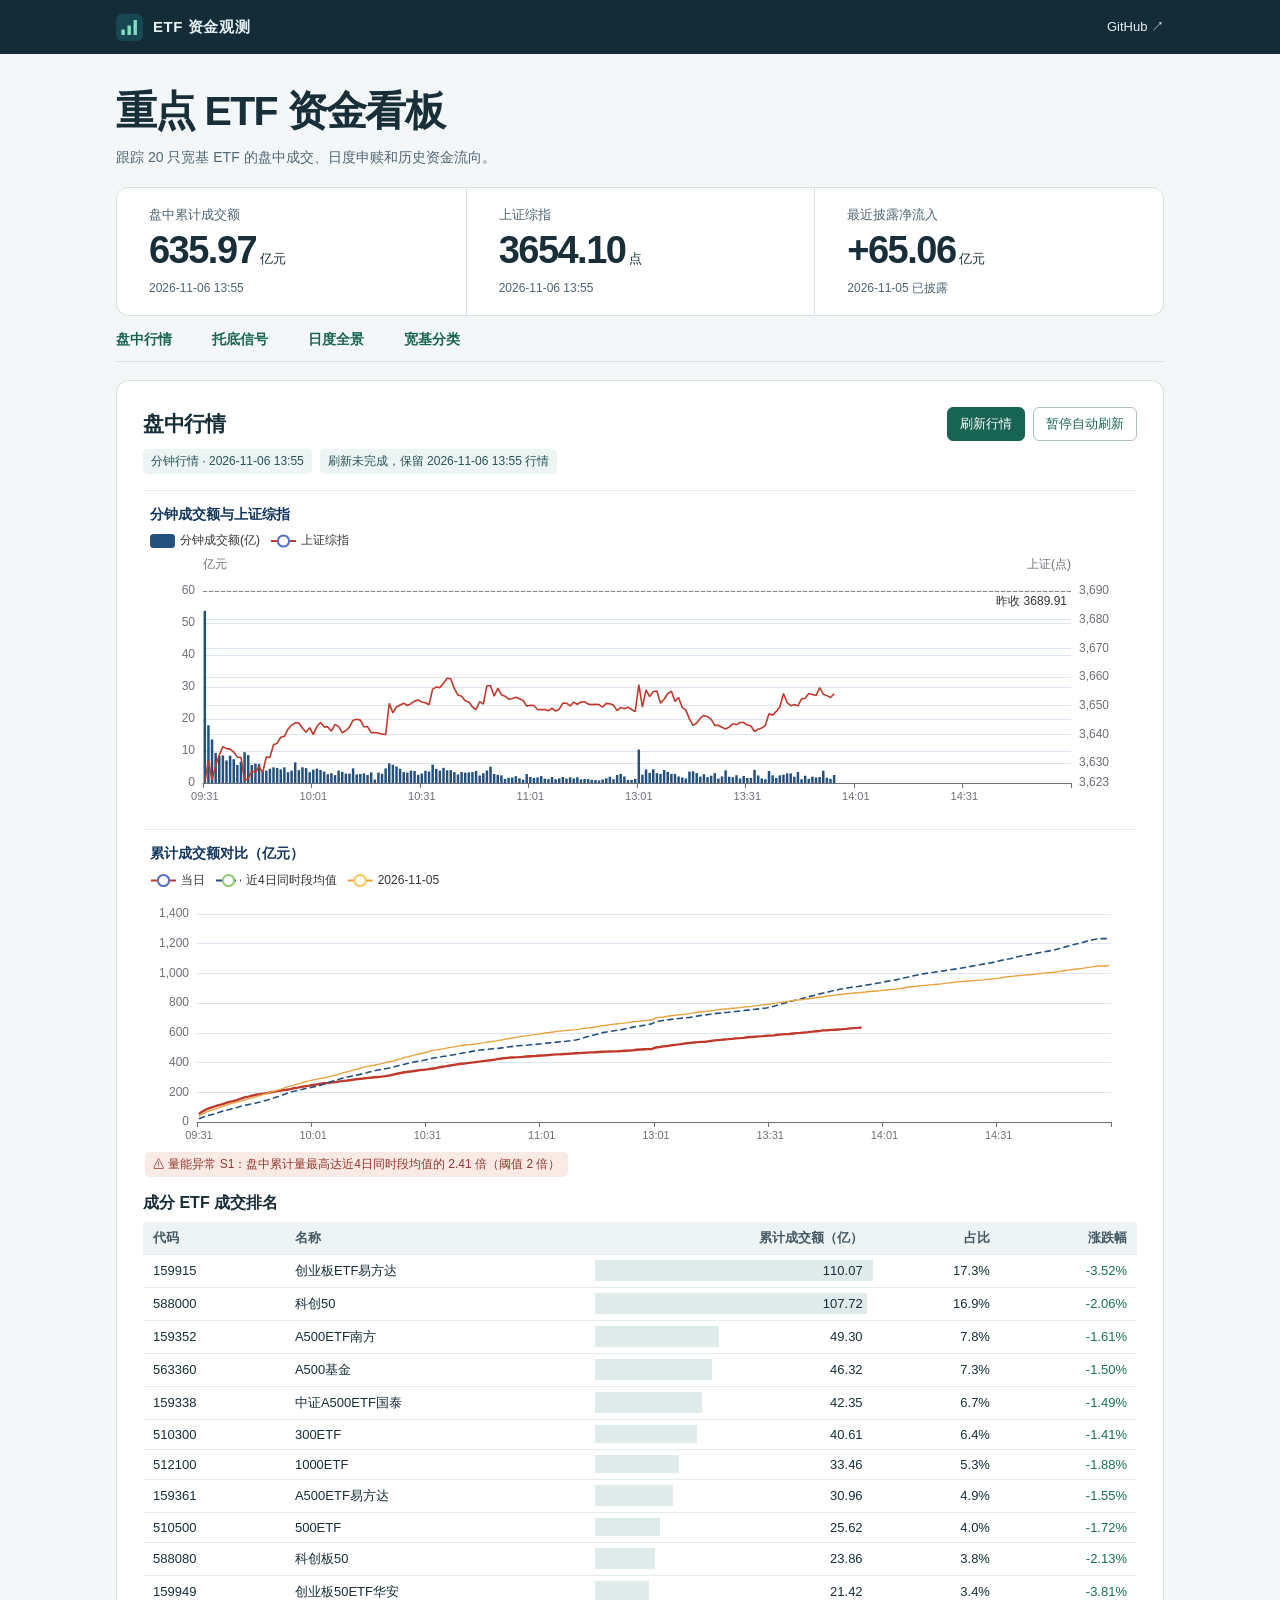
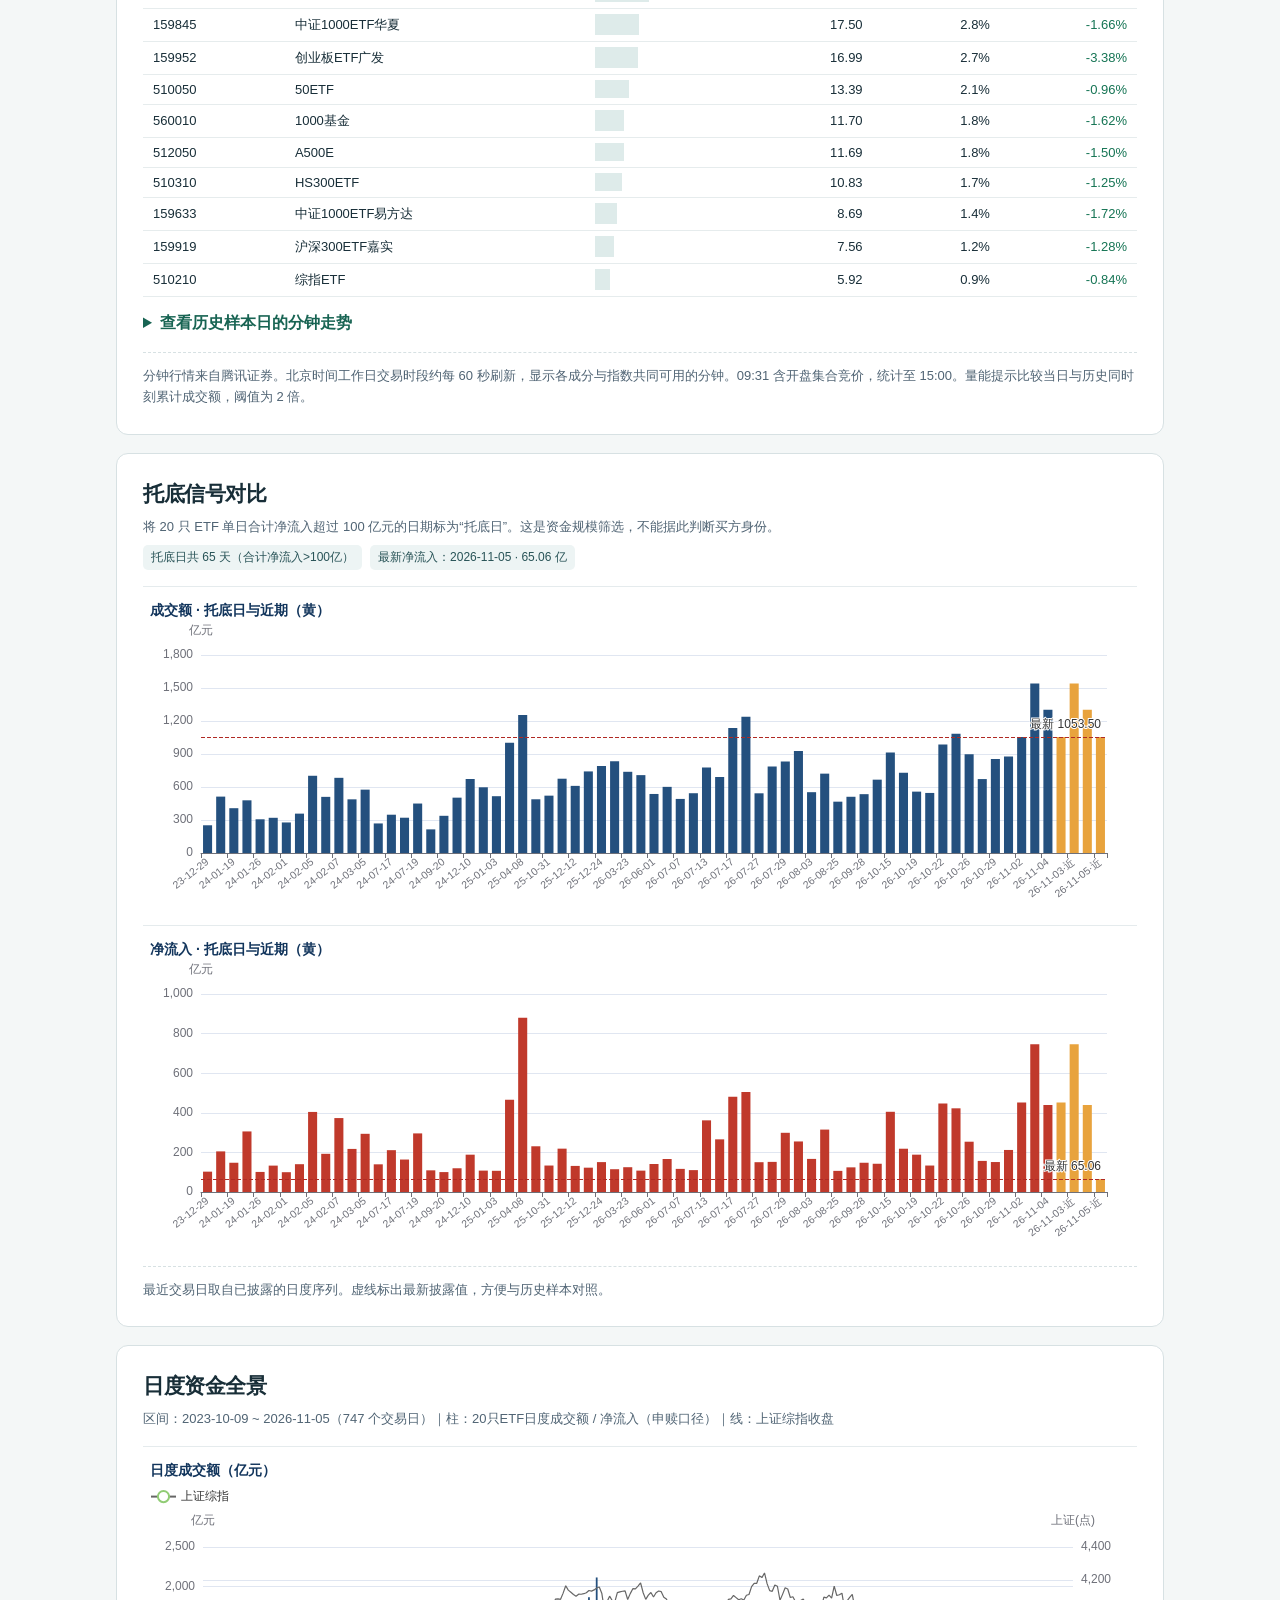
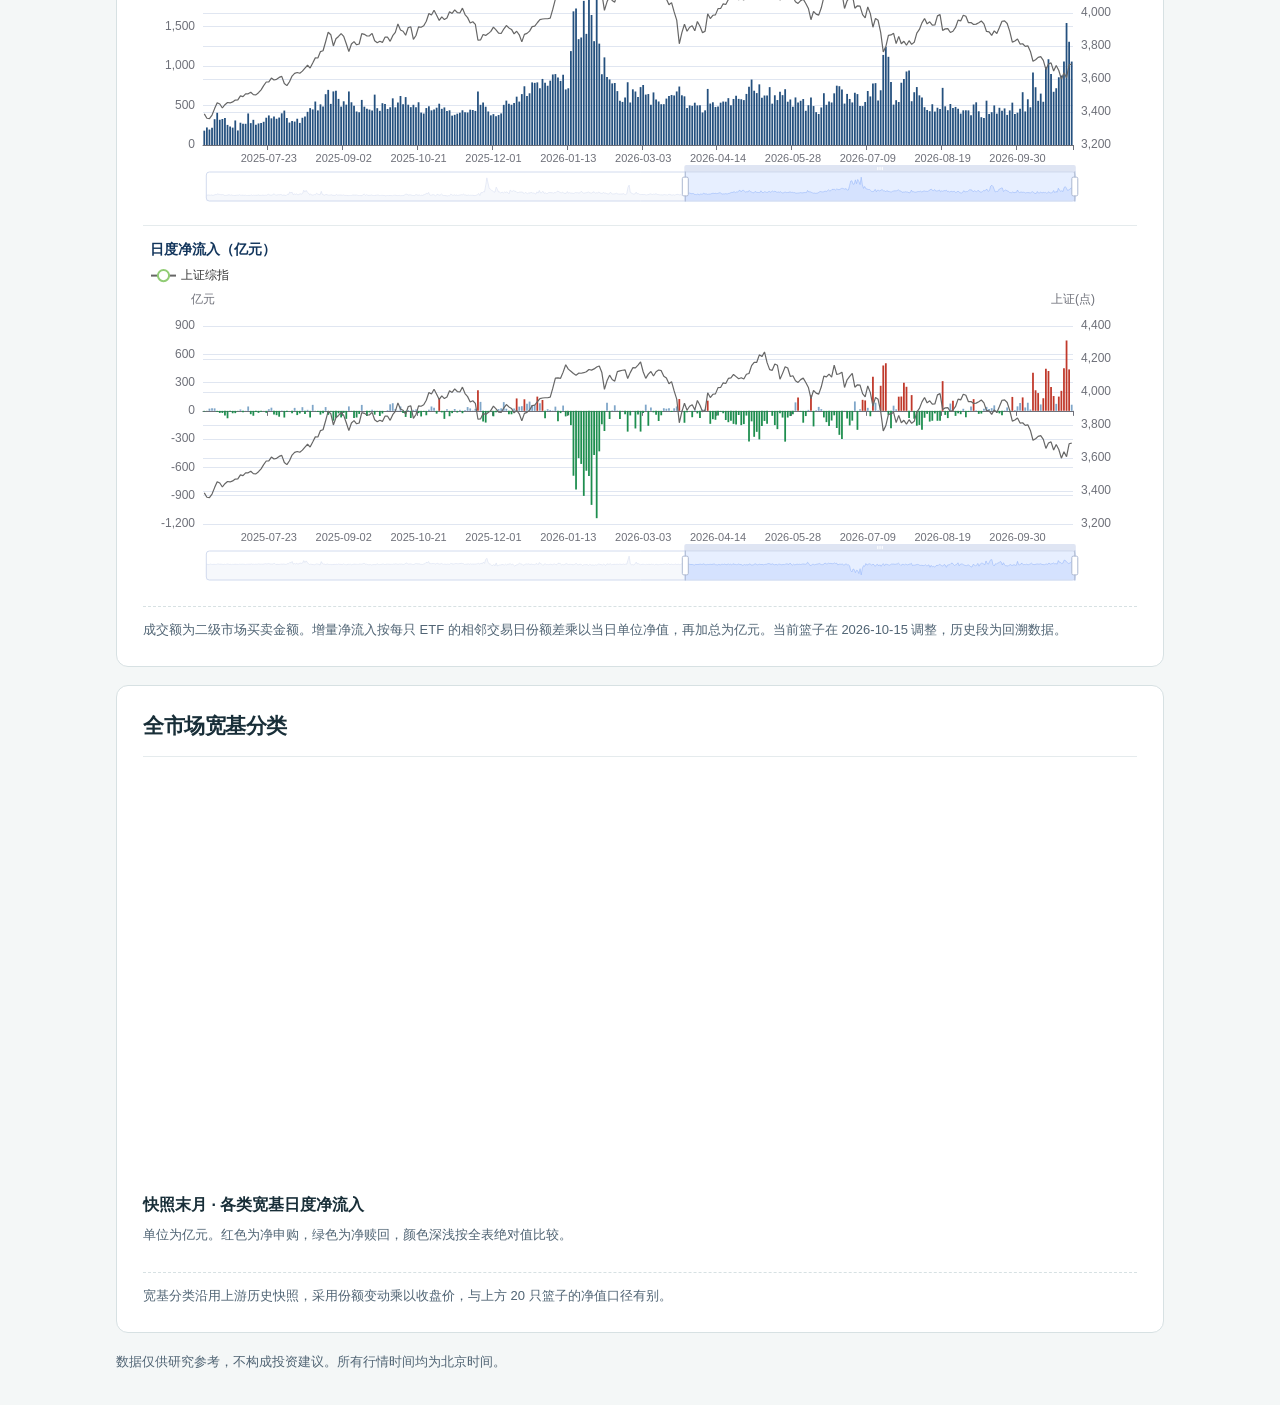
==== site/index.html @ 059227e1 "Deploy standalone ETF board to Pages with verified daily flows and live quotes" ====
<!DOCTYPE html>
<html lang="zh-CN">
<head>
  <meta charset="UTF-8">
  <meta name="viewport" content="width=device-width, initial-scale=1">
  <meta name="theme-color" content="#132c38">
  <title>重点 ETF 资金看板</title>
  <link rel="icon" href="./favicon.svg" type="image/svg+xml">
  <link rel="stylesheet" href="./style.css">
  <script defer src="./vendor/echarts/echarts.min.js"></script>
  <script defer src="./data.js"></script>
  <script defer src="./broad.js"></script>
  <script defer src="./quotes.js"></script>
  <script defer src="./app.js"></script>
  <script defer src="./broad-chart.js"></script>
</head>
<body>
  <header class="masthead"><div class="mast-inner">
    <a class="brand" href="#top"><img src="./favicon.svg" width="27" height="27" alt="">ETF 资金观测</a>
    <a class="repo" href="https://github.com/risingwen/etf-fund-flow-board">GitHub ↗</a>
  </div></header>
  <main class="wrap" id="top">
    <header class="intro">
      <h1>重点 ETF 资金看板</h1>
      <p>跟踪 20 只宽基 ETF 的盘中成交、日度申赎和历史资金流向。</p>
    </header>
    <div class="metrics">
      <div><h2>盘中累计成交额</h2><p><strong id="summaryAmount">—</strong> 亿元</p><small id="amountTime">待读取</small></div>
      <div><h2>上证综指</h2><p><strong id="summaryIndex">—</strong> 点</p><small id="indexTime">待读取</small></div>
      <div><h2>最近披露净流入</h2><p><strong id="summaryFlow">—</strong> 亿元</p><small id="flowTime">待读取</small></div>
    </div>
    <nav aria-label="看板导航"><a href="#part1">盘中行情</a><a href="#part2">托底信号</a><a href="#part3">日度全景</a><a href="#broad">宽基分类</a></nav>
    <noscript>请启用 JavaScript 以查看图表和数据。</noscript>
    <section class="part" id="part1">
      <div class="section-head"><h2>盘中行情</h2><div class="controls"><button id="btnRefresh" type="button">刷新行情</button><button class="secondary" id="btnPause" type="button" aria-pressed="false">暂停自动刷新</button></div></div>
      <div class="status"><span class="tag" id="tagDate">待读取</span><span class="tag" id="tagUpdate" role="status">正在加载快照</span></div>
      <section class="chart-wrap"><div class="chart" id="chartMin" role="img" aria-label="分钟成交额与上证综指走势图"></div></section>
      <section class="chart-wrap"><div class="chart" id="chartCum" role="img" aria-label="当日累计成交额与近期交易日对比"></div><p id="tagS1" class="tag" hidden></p></section>
      <section class="table-wrap"><h3>成分 ETF 成交排名</h3><div class="tscroll" tabindex="0" aria-label="成分 ETF 成交排名"><table>
        <thead><tr><th>代码</th><th>名称</th><th class="num">累计成交额（亿）</th><th class="num">占比</th><th class="num">涨跌幅</th></tr></thead><tbody id="etfTable"></tbody>
      </table></div></section>
      <details class="samples"><summary>查看历史样本日的分钟走势</summary><p class="sub" id="typMeta"></p>
        <section class="chart-wrap"><div class="chart half" id="chartTypSup"></div></section>
        <section class="chart-wrap"><div class="chart half" id="chartTypNor"></div></section>
      </details>
      <footer>分钟行情来自腾讯证券。北京时间工作日交易时段约每 60 秒刷新，显示各成分与指数共同可用的分钟。09:31 含开盘集合竞价，统计至 15:00。量能提示比较当日与历史同时刻累计成交额，阈值为 2 倍。</footer>
    </section>
    <section class="part" id="part2"><h2>托底信号对比</h2>
      <p class="sub">将 20 只 ETF 单日合计净流入超过 100 亿元的日期标为“托底日”。这是资金规模筛选，不能据此判断买方身份。</p>
      <div class="status"><span class="tag" id="tagSupCount">待读取</span><span class="tag" id="tagLatest">待读取</span></div>
      <section class="chart-wrap"><div class="chart" id="chartSupAmt"></div></section>
      <section class="chart-wrap"><div class="chart" id="chartSupNf"></div></section>
      <footer>最近交易日取自已披露的日度序列。虚线标出最新披露值，方便与历史样本对照。</footer>
    </section>
    <section class="part" id="part3"><h2>日度资金全景</h2><p class="sub" id="dailyMeta"></p>
      <section class="chart-wrap"><div class="chart tall" id="chartDAmt"></div></section>
      <section class="chart-wrap"><div class="chart tall" id="chartDNf"></div></section>
      <footer>成交额为二级市场买卖金额。增量净流入按每只 ETF 的相邻交易日份额差乘以当日单位净值，再加总为亿元。当前篮子在 2026-10-15 调整，历史段为回溯数据。</footer>
    </section>
    <section class="part" id="broad"><h2>全市场宽基分类</h2><p class="sub" id="broadMeta"></p>
      <section class="chart-wrap"><div class="chart broad" id="chartBroad"></div></section>
      <section class="table-wrap"><h3>快照末月 · 各类宽基日度净流入</h3>
        <p class="sub">单位为亿元。红色为净申购，绿色为净赎回，颜色深浅按全表绝对值比较。</p>
        <div class="tscroll" id="broadHeat" tabindex="0" aria-label="宽基分类净流入热力表"></div>
      </section>
      <footer>宽基分类沿用上游历史快照，采用份额变动乘以收盘价，与上方 20 只篮子的净值口径有别。</footer>
    </section>
    <p class="footnote">数据仅供研究参考，不构成投资建议。所有行情时间均为北京时间。</p>
  </main>
</body>
</html>
---- site/style.css ----
:root { color-scheme: light; --ink:#182e38; --muted:#506474; --line:#d7e1e3; --teal:#186453; }
* { box-sizing:border-box; }
body { margin:0; background:#f4f7f7; color:var(--ink); font-family:"Segoe UI","PingFang SC","Microsoft YaHei",sans-serif; }
.masthead { background:#132c38; color:white; }
.mast-inner,.wrap { max-width:1120px; padding-inline:clamp(12px,3vw,36px); margin:auto; }
.mast-inner { height:54px; display:flex; align-items:center; justify-content:space-between; }
.masthead a { text-decoration:none; color:#e5f1f2; }
.brand { display:flex; align-items:center; gap:10px; font-weight:650; font-size:15px; letter-spacing:.04em; }
.repo,.sub,.status,.controls,footer,.footnote { font-size:13px; }
.repo:hover,nav a:hover { text-decoration:underline; }
.intro { padding:30px 0 18px; }
h1,h2,h3,p { margin:0; }
h1 { font-size:clamp(28px,4vw,41px); letter-spacing:-.04em; }
.intro p,.sub,footer,.footnote { line-height:1.65; color:var(--muted); }
.intro p { margin-top:7px; font-size:14px; }
.metrics { display:grid; grid-template-columns:repeat(3,minmax(0,1fr)); border:1px solid var(--line); background:white; border-radius:12px; overflow:hidden; }
.metrics > div { padding:18px clamp(12px,3vw,32px); }
.metrics > div + div { border-left:1px solid var(--line); }
.metrics h2 { font-size:13px; color:var(--muted); font-weight:550; }
.metrics p { margin:4px 0; font-size:13px; }
.metrics strong { font-size:clamp(23px,3.4vw,38px); line-height:1.2; font-weight:620; letter-spacing:-.04em; font-variant-numeric:tabular-nums; }
.metrics small { font-size:12px; color:var(--muted); }
nav { display:flex; position:sticky; top:0; z-index:5; gap:clamp(12px,4vw,40px); padding:15px 0 12px; border-bottom:1px solid var(--line); background:#f4f7f7; }
nav a { font-size:14px; text-decoration:none; color:var(--teal); font-weight:600; }
.part { scroll-margin-top:57px; margin-top:18px; border:1px solid var(--line); background:white; border-radius:12px; padding:clamp(12px,2.4vw,26px); }
.section-head,.status,.controls { display:flex; gap:8px; align-items:center; flex-wrap:wrap; }
.section-head { justify-content:space-between; gap:12px; }
.part h2 { font-size:21px; letter-spacing:-.02em; }
.status,.sub { margin:8px 0; }
.tag { background:#edf4f4; color:#285357; border-radius:5px; padding:4px 8px; display:inline-block; font-size:12px; }
.tag.warn { color:#93372b; background:#faeae6; }
button { border:1px solid var(--teal); background:var(--teal); color:white; font:inherit; border-radius:6px; padding:7px 12px; cursor:pointer; }
button.secondary { background:white; color:var(--teal); border-color:#afbfc0; }
button:hover { filter:brightness(.95); }
button:disabled { opacity:.6; cursor:wait; }
:focus-visible { outline:3px solid #1785ae; outline-offset:2px; }
.chart-wrap { margin-top:16px; padding:12px 2px 0; border-top:1px solid #e5ebed; }
.chart { width:100%; height:310px; }
.chart.half { height:250px; } .chart.tall { height:350px; } .chart.broad { height:410px; }
.table-wrap,h3,.samples { margin:16px 0 8px; }
h3,summary { font-size:16px; font-weight:650; }
summary { cursor:pointer; color:var(--teal); }
.tscroll { overflow:auto; }
table { border-collapse:collapse; width:100%; font-size:13px; font-variant-numeric:tabular-nums; }
th,td { white-space:nowrap; position:relative; text-align:left; padding:7px 10px; border-bottom:1px solid #e6eced; }
th { background:#eef3f4; color:#425862; }
.num { text-align:right; } .up { color:#a63f37; } .down { color:#157454; }
.bar-bg { position:absolute; top:18%; bottom:18%; left:0; background:#deebea; } .v { position:relative; }
#broadHeat td:first-child,#broadHeat th:first-child { position:sticky; left:0; background:#f3f6f6; z-index:1; font-weight:600; }
footer { border-top:1px dashed var(--line); margin-top:18px; padding-top:12px; }
.footnote { margin:18px 0 32px; }
@media(max-width:600px) {
  .intro { padding:22px 0 14px; }
  .metrics > div { padding:11px 7px; }
  .metrics h2,.metrics small,.metrics p { font-size:11px; }
  .metrics strong { font-size:clamp(19px,5.6vw,27px); }
  .metrics small { display:block; }
  .section-head { align-items:flex-start; }
  .controls { gap:5px; }
  button { font-size:12px; padding:7px 8px; }
  .chart { height:285px; } .chart.broad { height:360px; }
  nav { justify-content:space-between; gap:4px; }
}
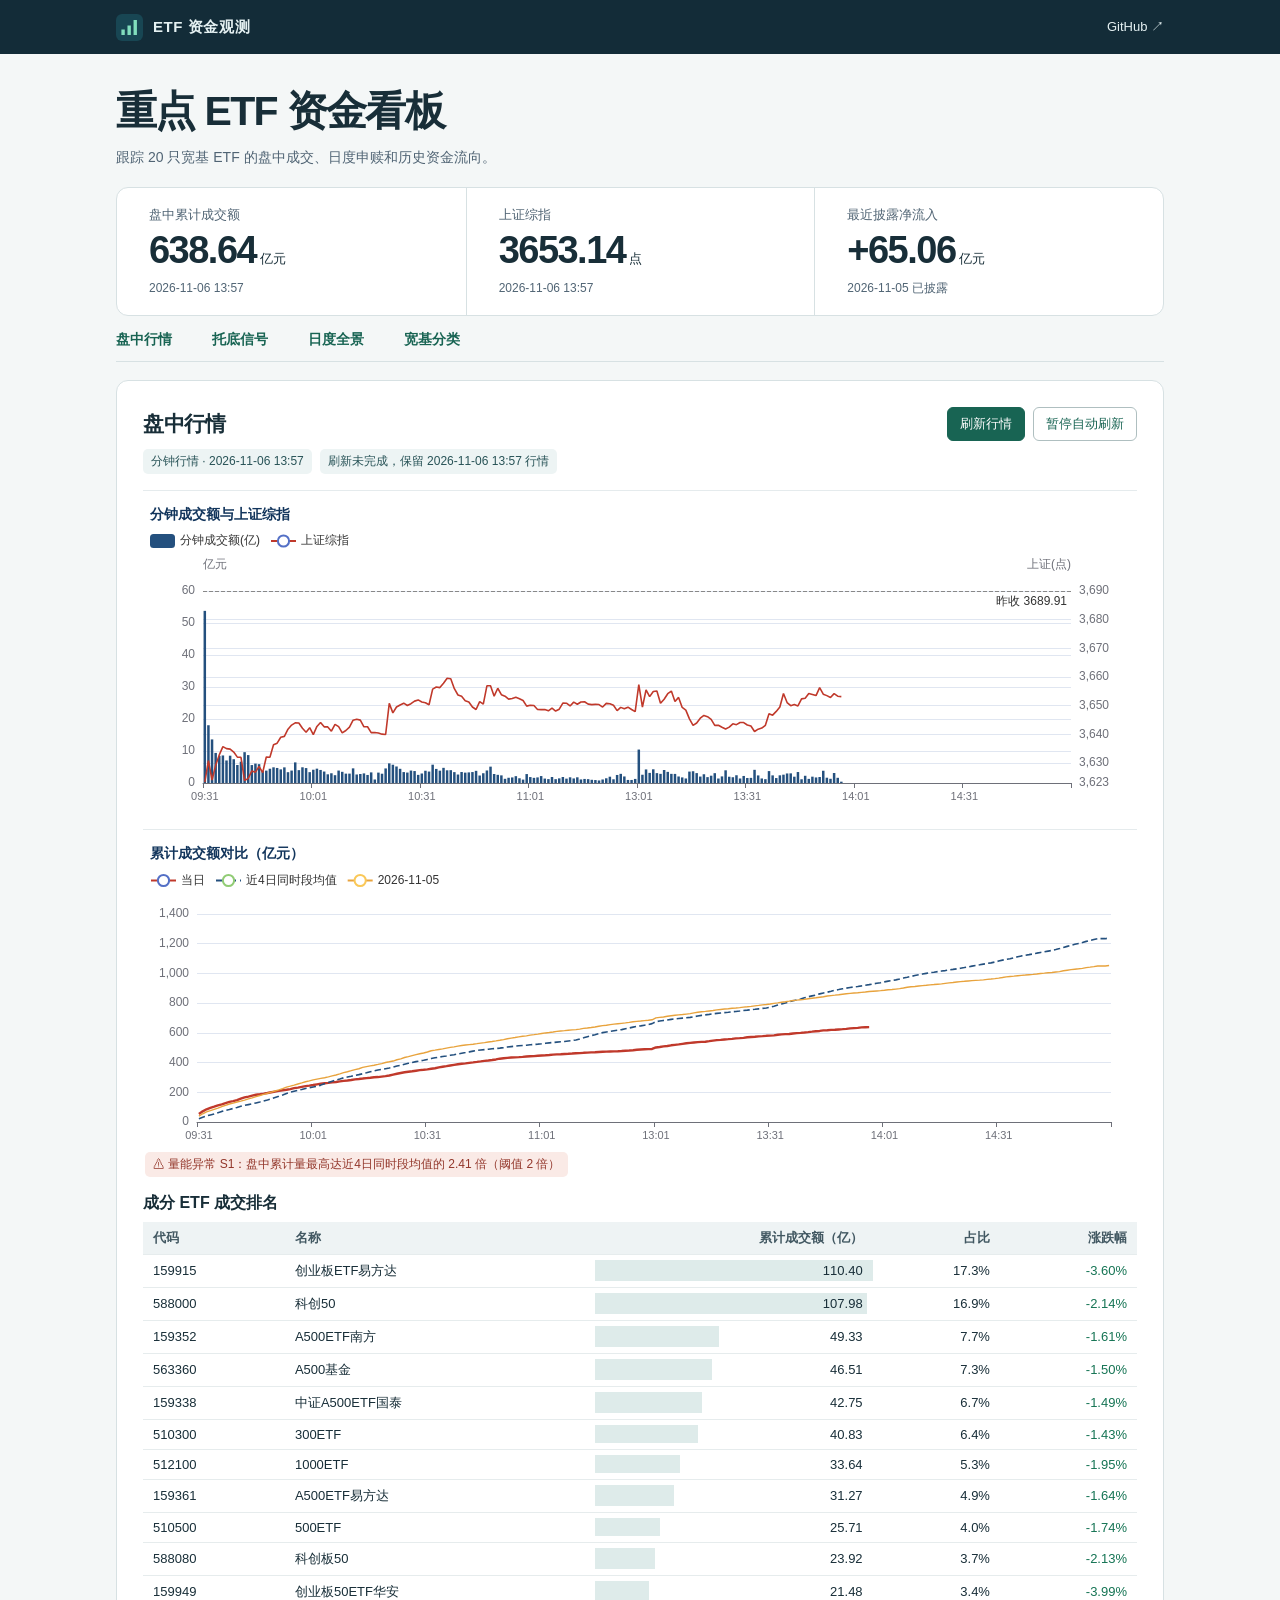
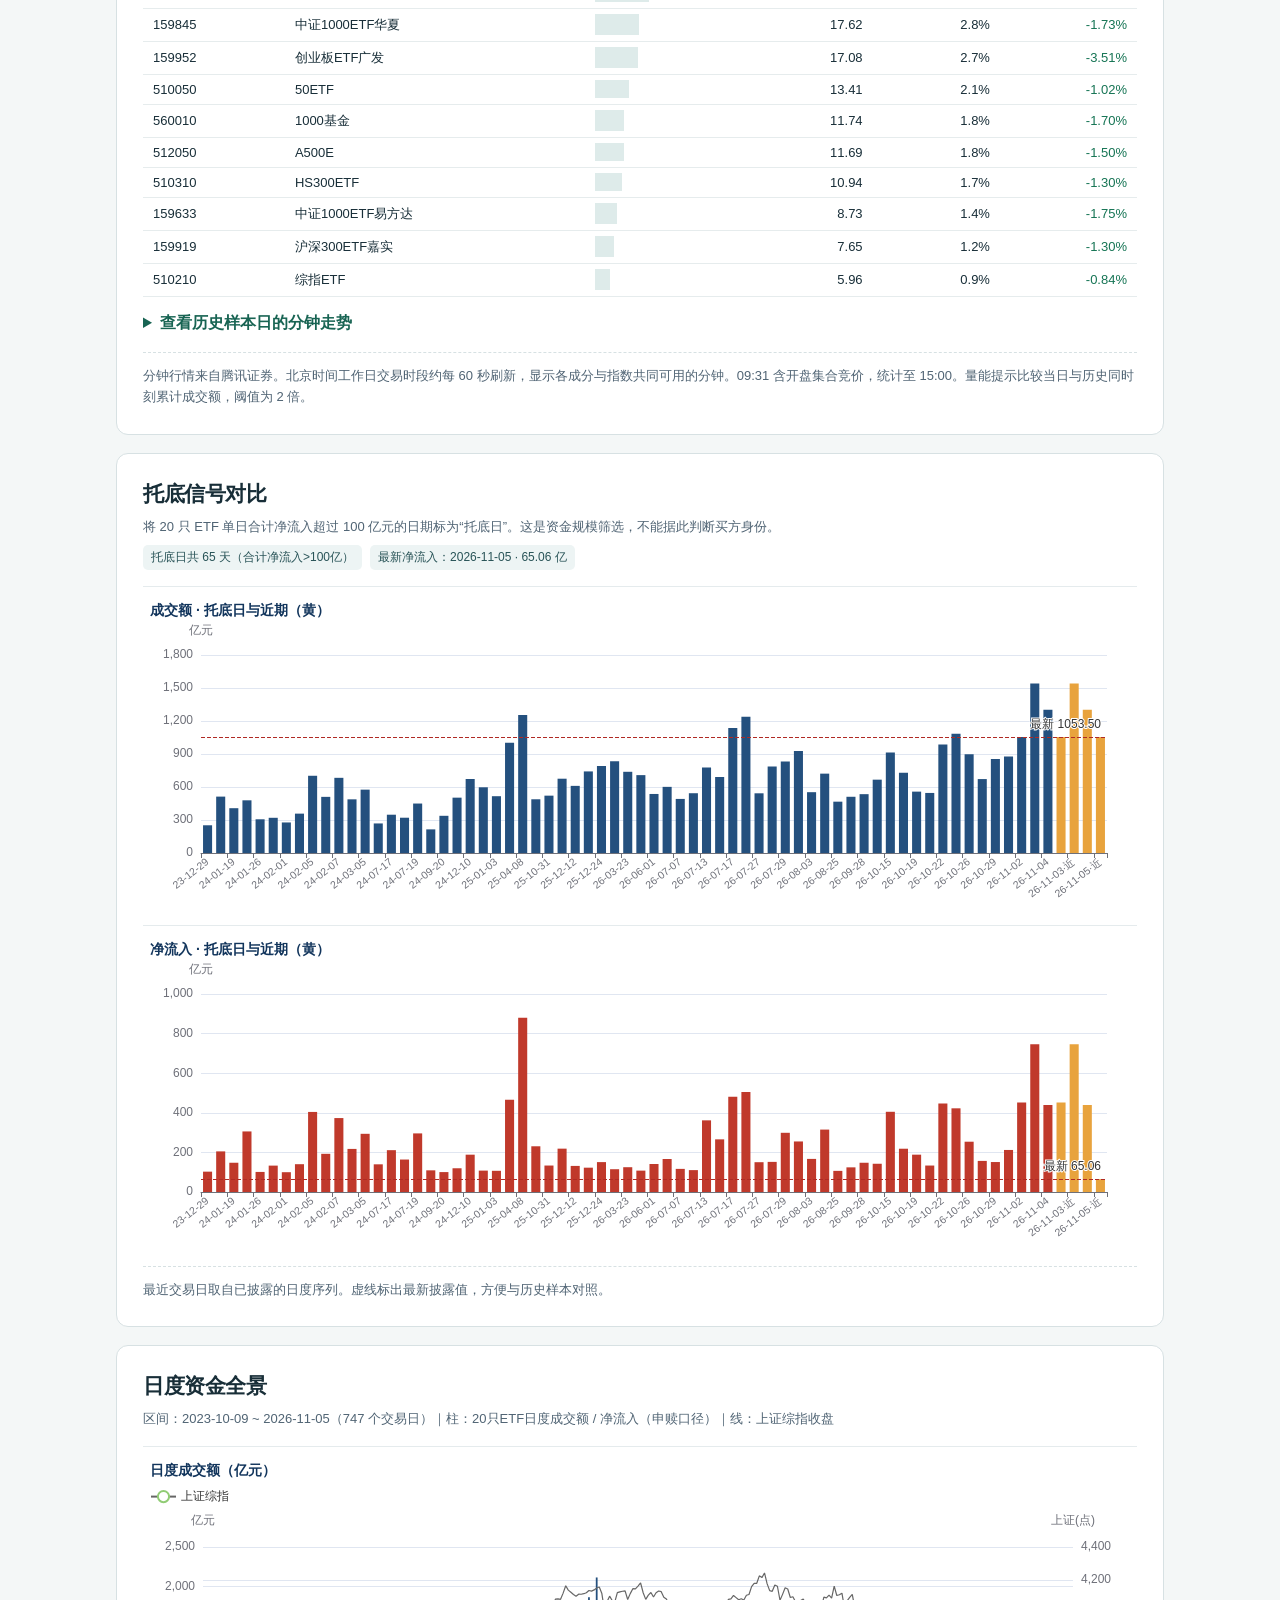
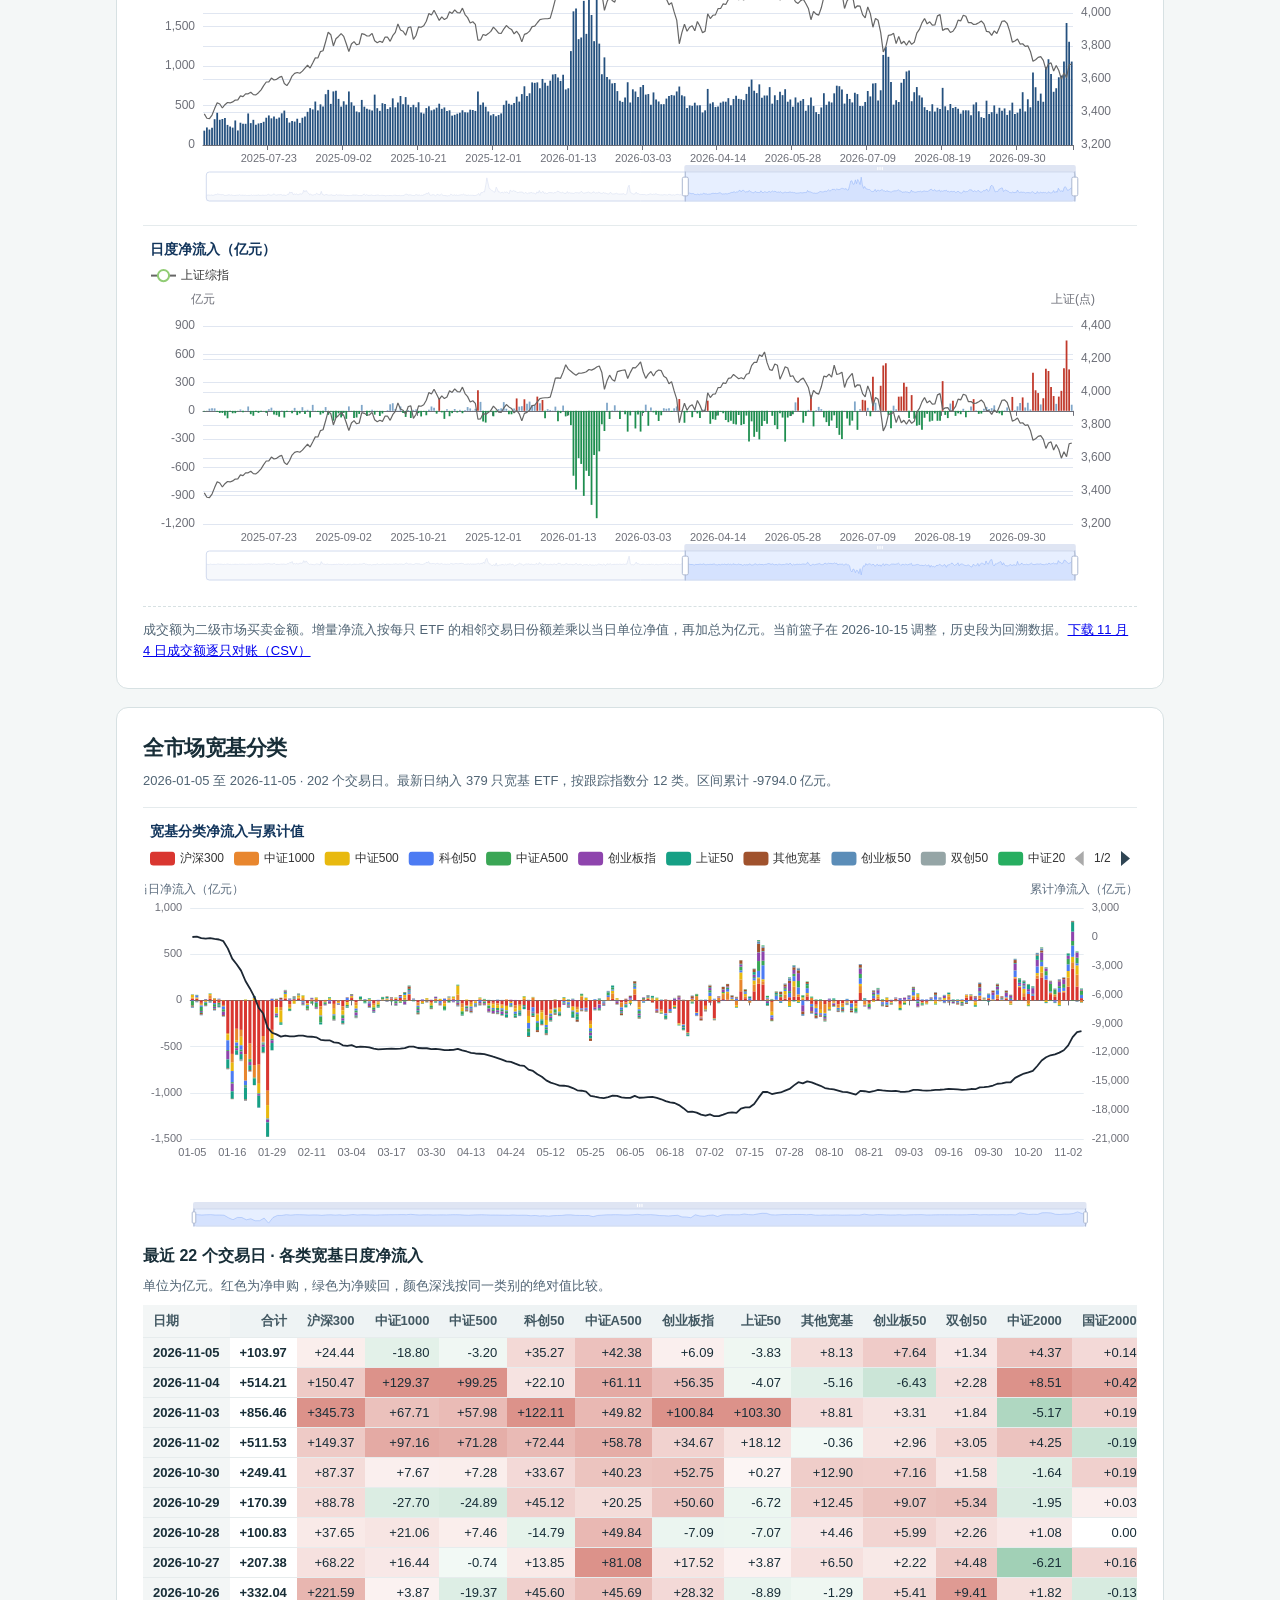
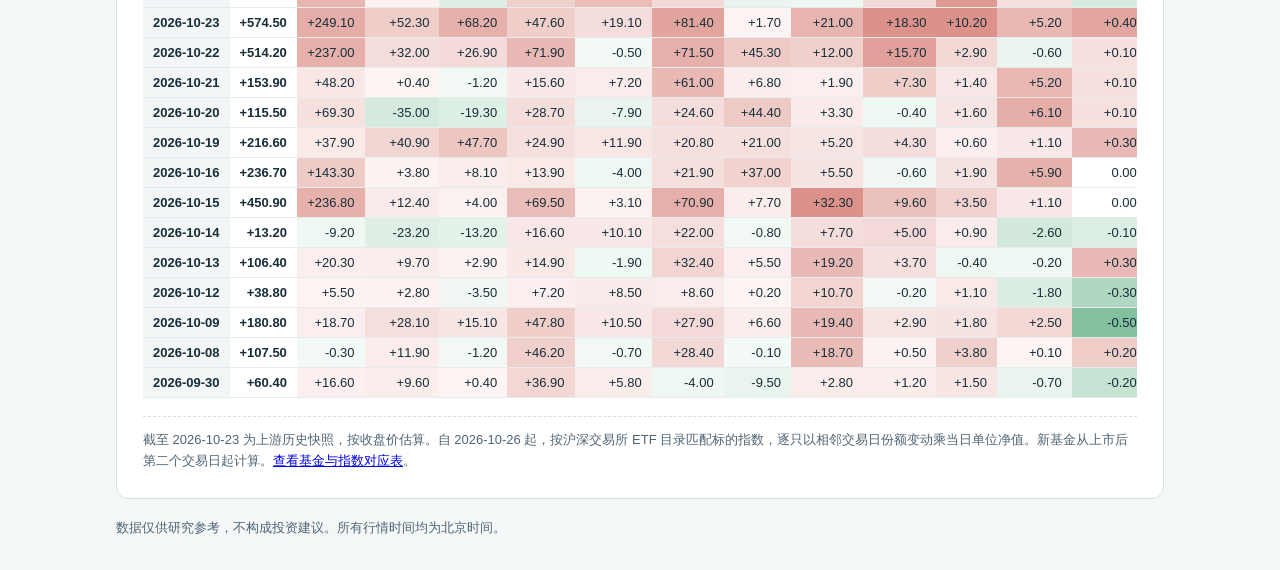
==== commit 48090b4f: "Reconcile ETF turnover and automate 12-category broad market flows" ====
--- a/site/index.html
+++ b/site/index.html
@@ -55,15 +55,15 @@
     <section class="part" id="part3"><h2>日度资金全景</h2><p class="sub" id="dailyMeta"></p>
       <section class="chart-wrap"><div class="chart tall" id="chartDAmt"></div></section>
       <section class="chart-wrap"><div class="chart tall" id="chartDNf"></div></section>
-      <footer>成交额为二级市场买卖金额。增量净流入按每只 ETF 的相邻交易日份额差乘以当日单位净值，再加总为亿元。当前篮子在 2026-10-15 调整，历史段为回溯数据。</footer>
+      <footer>成交额为二级市场买卖金额。增量净流入按每只 ETF 的相邻交易日份额差乘以当日单位净值，再加总为亿元。当前篮子在 2026-10-15 调整，历史段为回溯数据。<a href="./audit/turnover-2026-11-04.csv" download>下载 11 月 4 日成交额逐只对账（CSV）</a></footer>
     </section>
     <section class="part" id="broad"><h2>全市场宽基分类</h2><p class="sub" id="broadMeta"></p>
       <section class="chart-wrap"><div class="chart broad" id="chartBroad"></div></section>
-      <section class="table-wrap"><h3>快照末月 · 各类宽基日度净流入</h3>
-        <p class="sub">单位为亿元。红色为净申购，绿色为净赎回，颜色深浅按全表绝对值比较。</p>
+      <section class="table-wrap"><h3>最近 22 个交易日 · 各类宽基日度净流入</h3>
+        <p class="sub">单位为亿元。红色为净申购，绿色为净赎回，颜色深浅按同一类别的绝对值比较。</p>
         <div class="tscroll" id="broadHeat" tabindex="0" aria-label="宽基分类净流入热力表"></div>
       </section>
-      <footer>宽基分类沿用上游历史快照，采用份额变动乘以收盘价，与上方 20 只篮子的净值口径有别。</footer>
+      <footer>截至 2026-10-23 为上游历史快照，按收盘价估算。自 2026-10-26 起，按沪深交易所 ETF 目录匹配标的指数，逐只以相邻交易日份额变动乘当日单位净值。新基金从上市后第二个交易日起计算。<a href="https://github.com/risingwen/etf-fund-flow-board/blob/main/reference/data/broad_members.csv">查看基金与指数对应表</a>。</footer>
     </section>
     <p class="footnote">数据仅供研究参考，不构成投资建议。所有行情时间均为北京时间。</p>
   </main>
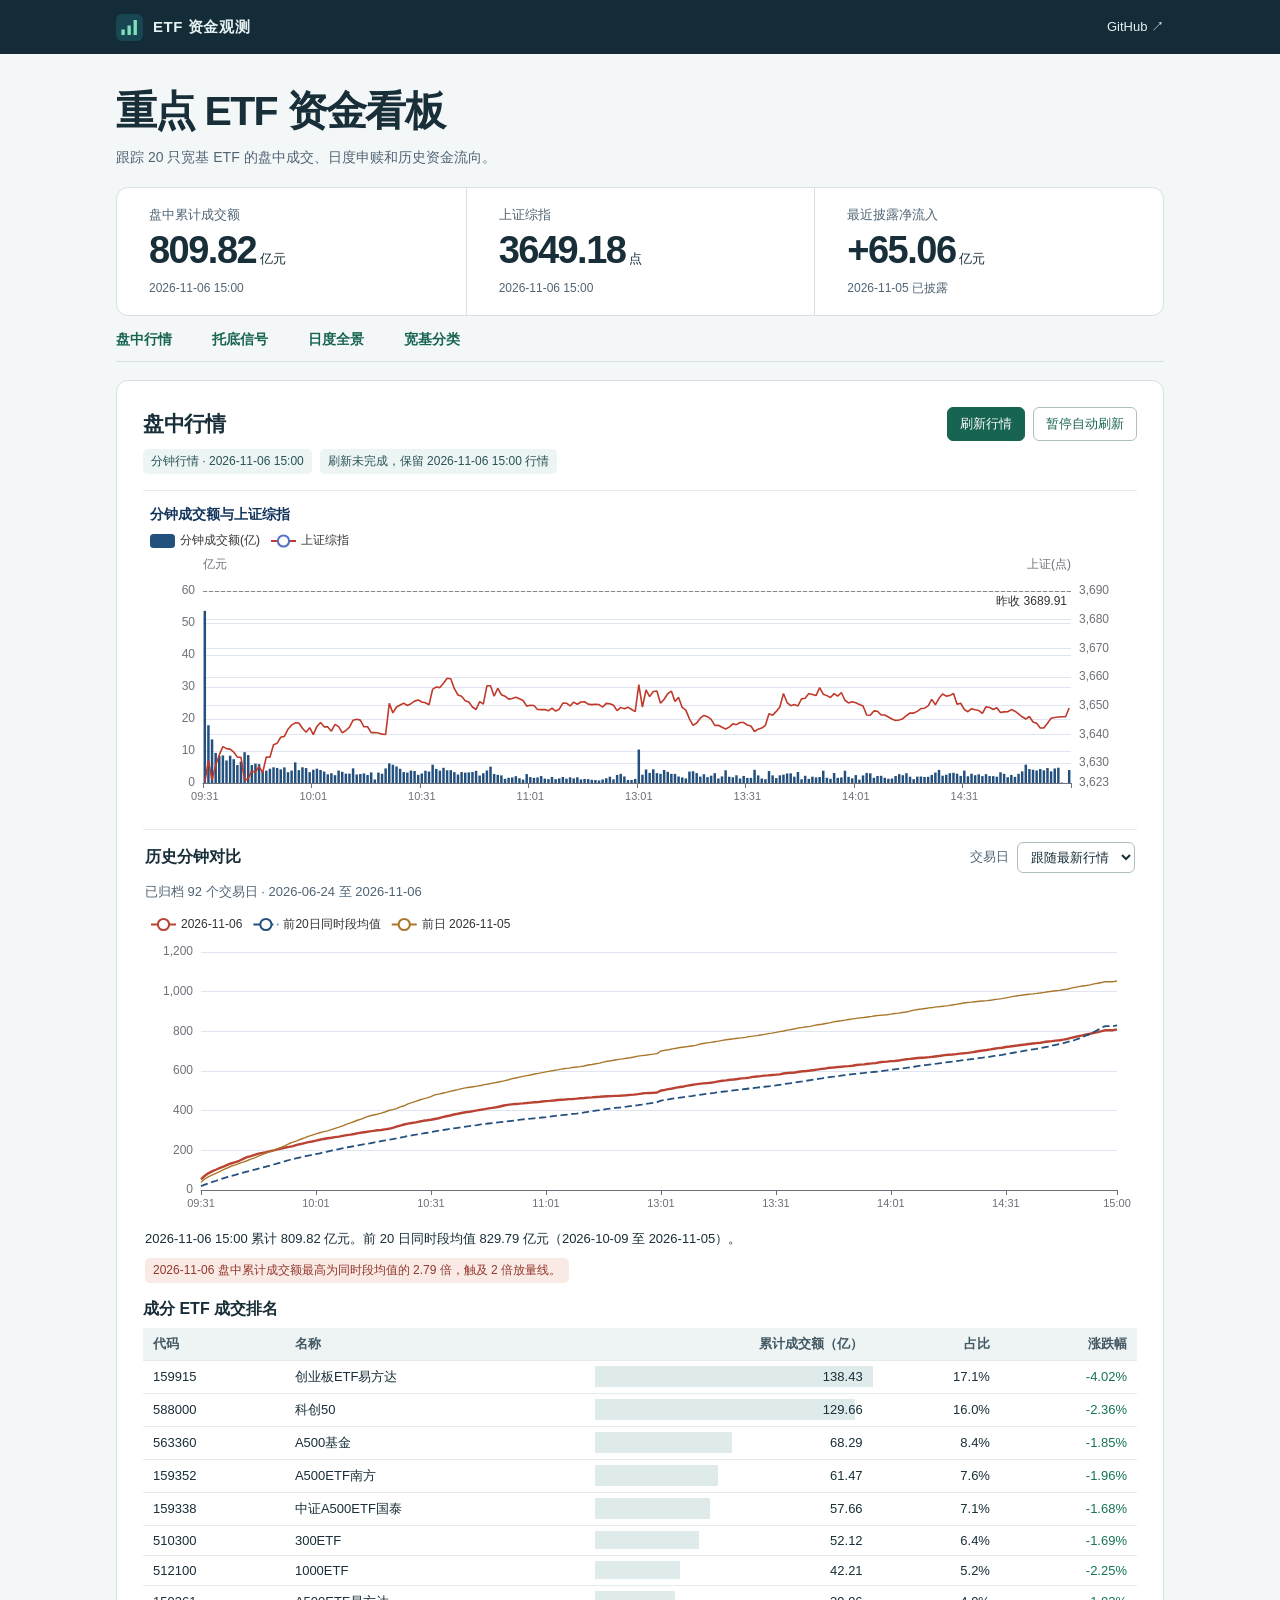
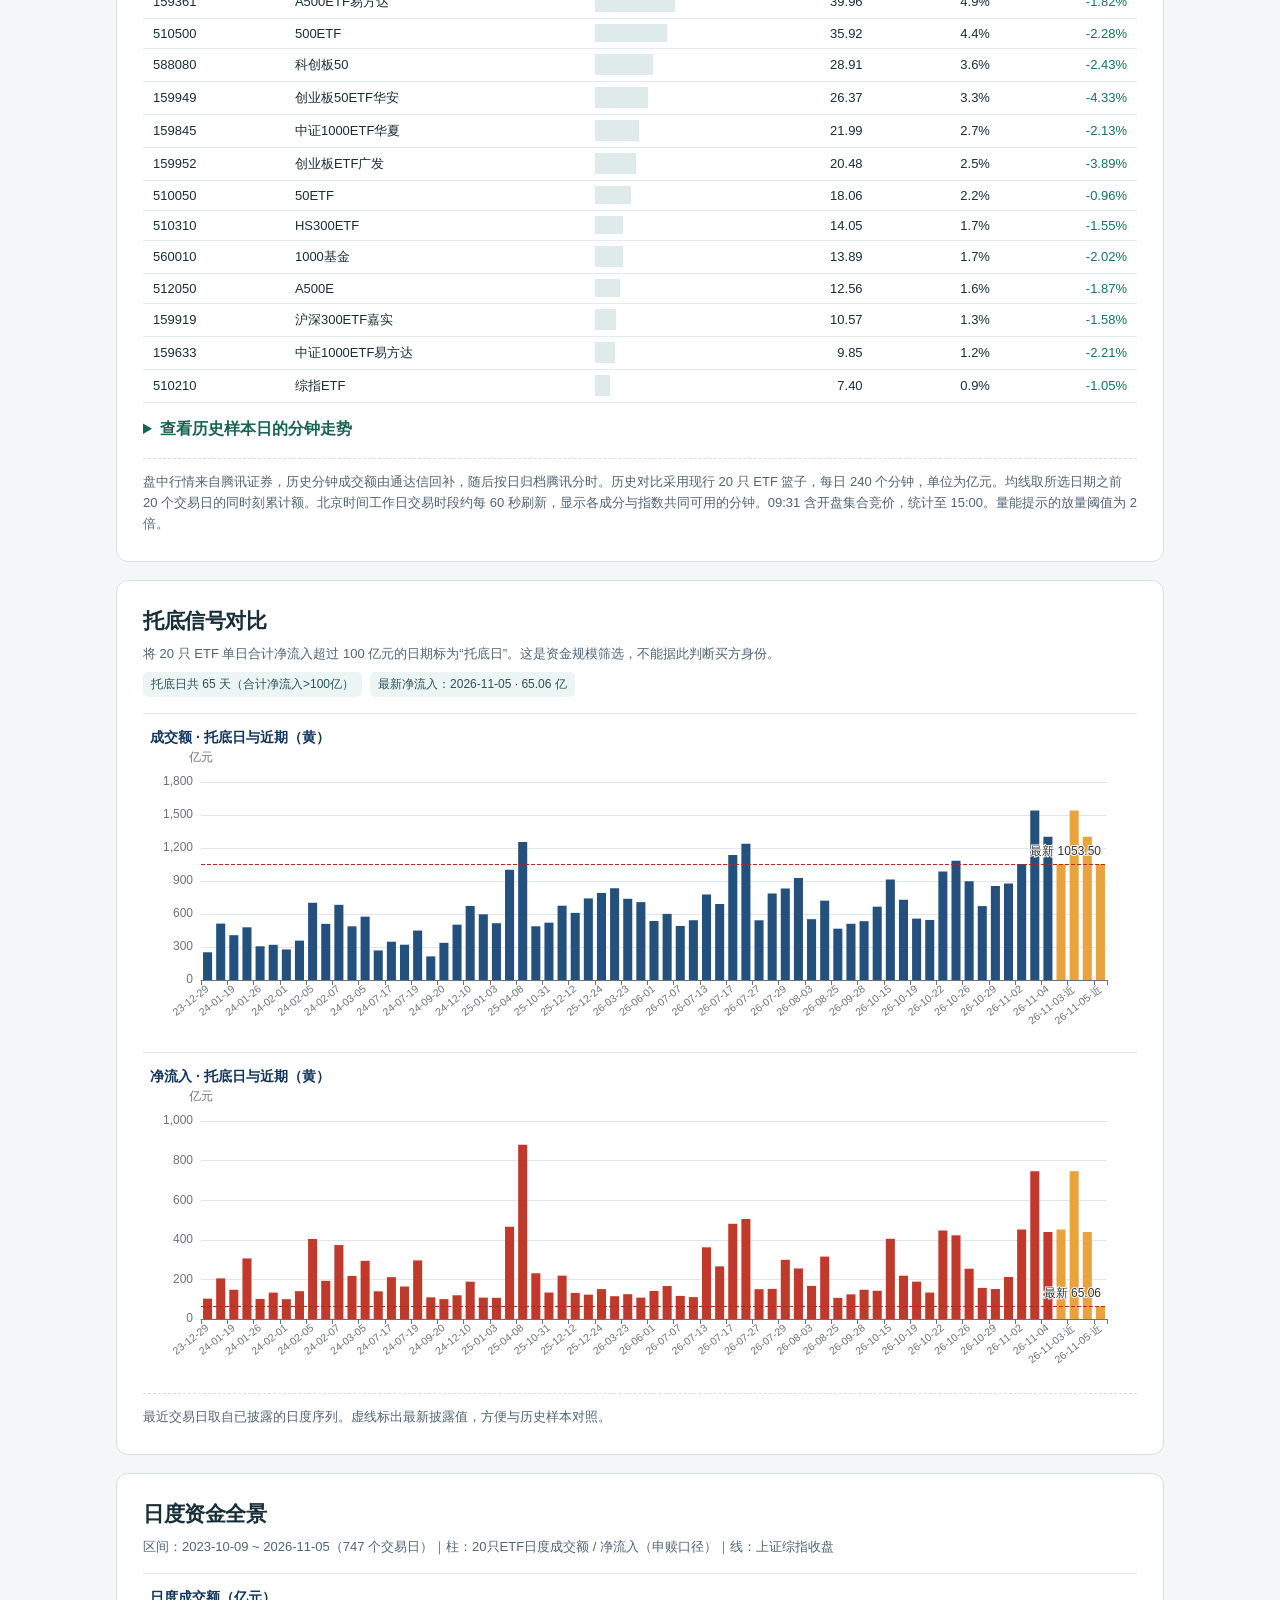
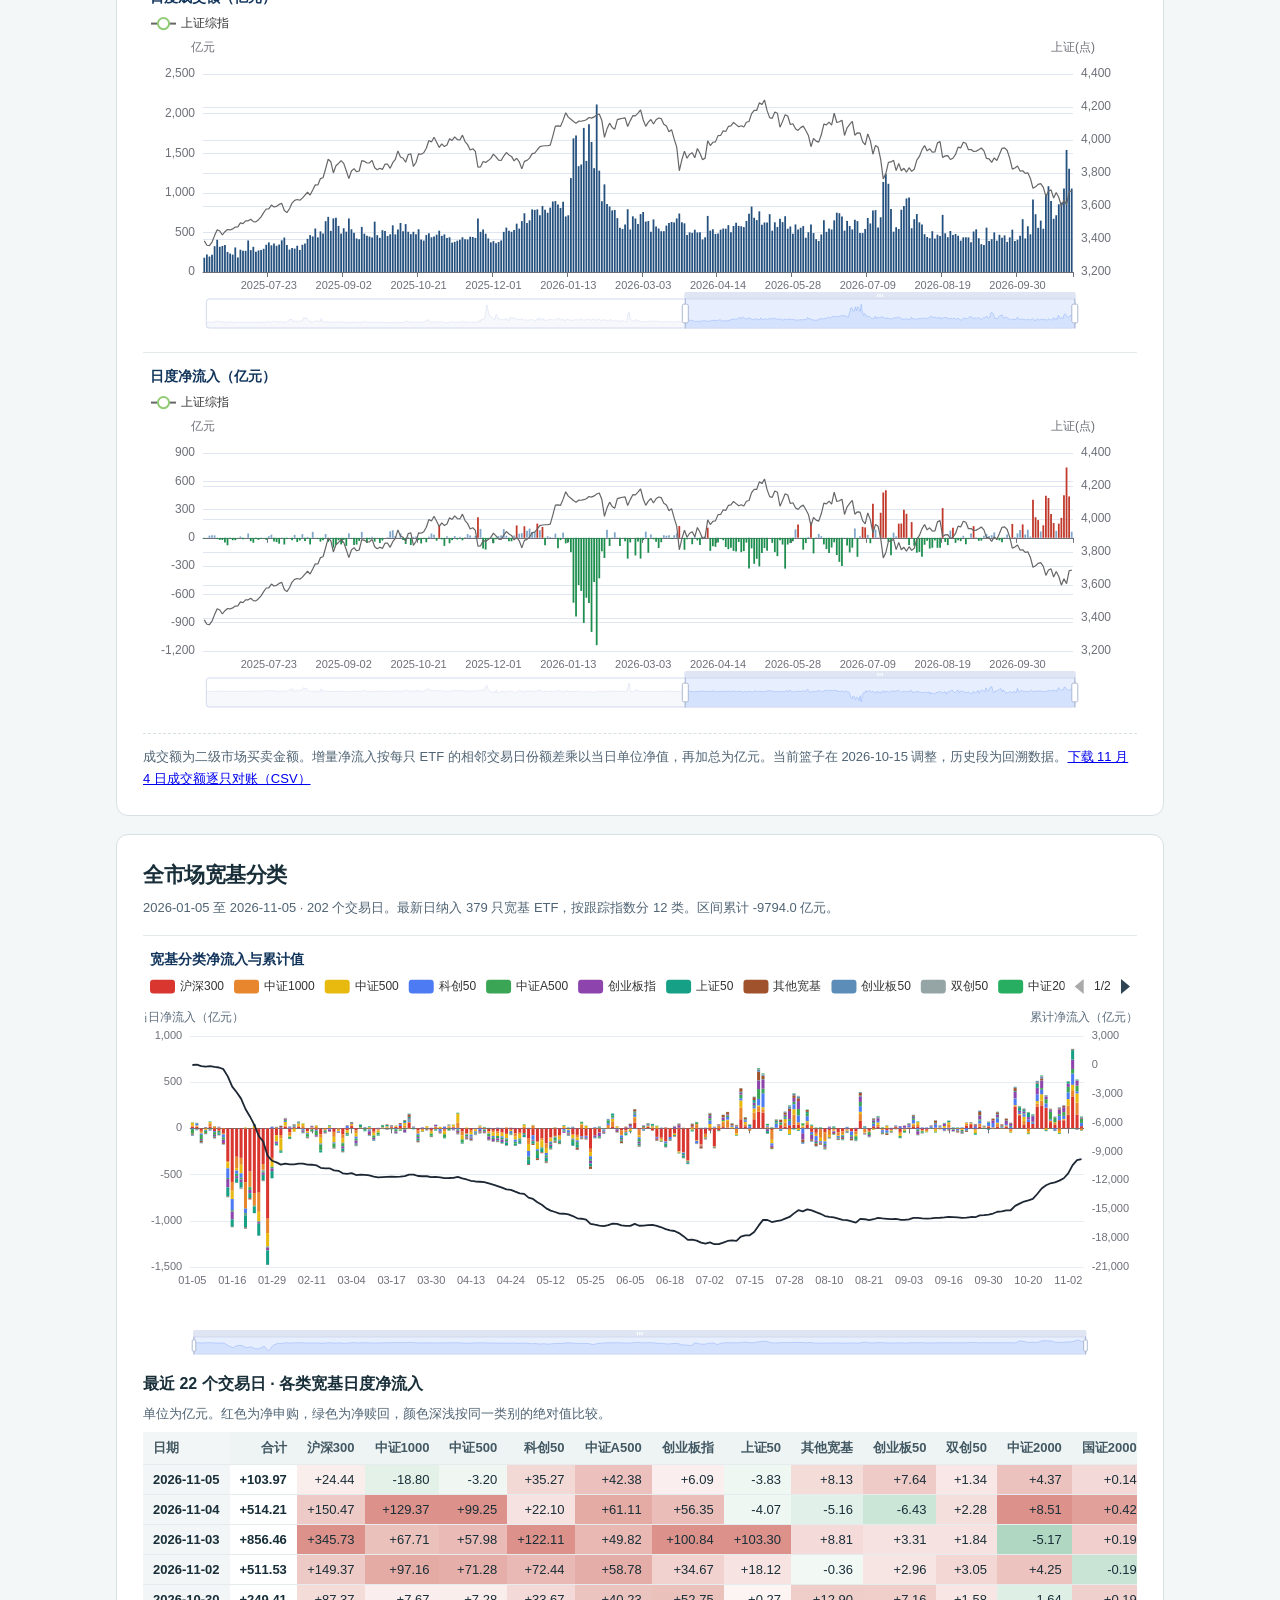
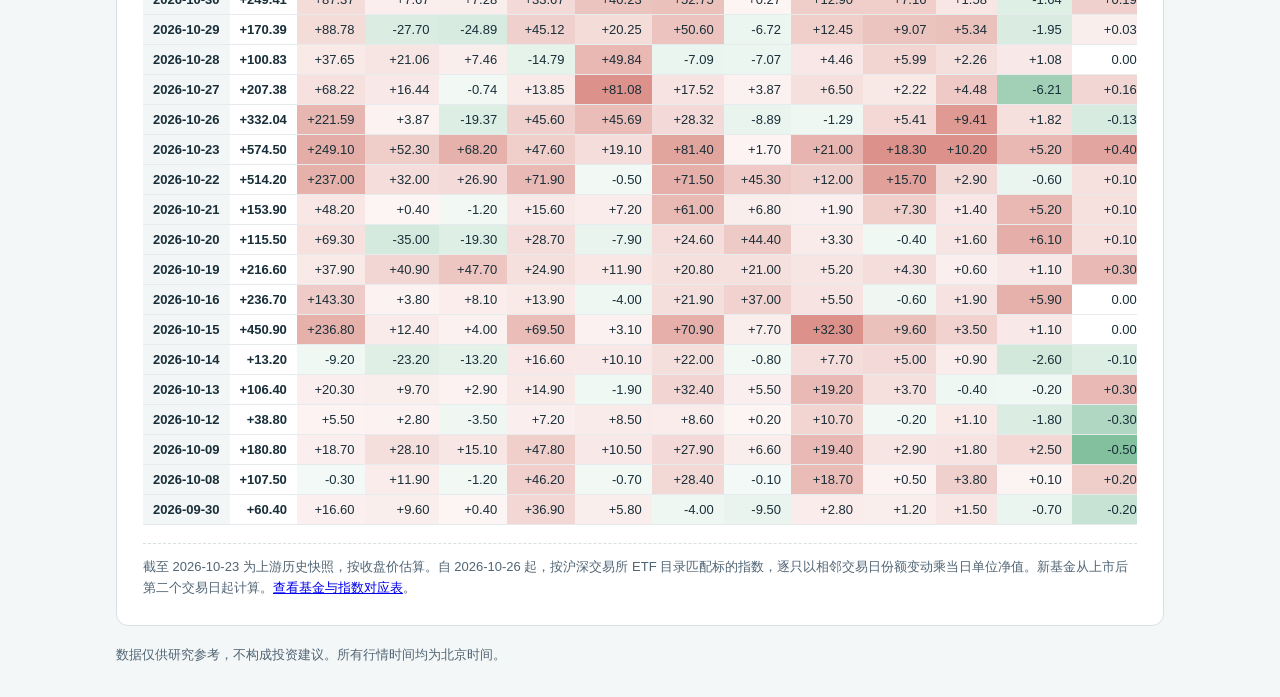
==== commit 67c908db: "Archive complete ETF minute sessions and compare each date to its prior 20 days" ====
--- a/site/index.html
+++ b/site/index.html
@@ -11,6 +11,7 @@
   <script defer src="./data.js"></script>
   <script defer src="./broad.js"></script>
   <script defer src="./quotes.js"></script>
+  <script defer src="./minute-history.js"></script>
   <script defer src="./app.js"></script>
   <script defer src="./broad-chart.js"></script>
 </head>
@@ -35,7 +36,15 @@
       <div class="section-head"><h2>盘中行情</h2><div class="controls"><button id="btnRefresh" type="button">刷新行情</button><button class="secondary" id="btnPause" type="button" aria-pressed="false">暂停自动刷新</button></div></div>
       <div class="status"><span class="tag" id="tagDate">待读取</span><span class="tag" id="tagUpdate" role="status">正在加载快照</span></div>
       <section class="chart-wrap"><div class="chart" id="chartMin" role="img" aria-label="分钟成交额与上证综指走势图"></div></section>
-      <section class="chart-wrap"><div class="chart" id="chartCum" role="img" aria-label="当日累计成交额与近期交易日对比"></div><p id="tagS1" class="tag" hidden></p></section>
+      <section class="chart-wrap" id="minute-history" aria-labelledby="minuteTitle">
+        <div class="section-head"><h3 id="minuteTitle">历史分钟对比</h3>
+          <label class="date-control" for="minuteDate">交易日 <select id="minuteDate" disabled><option value="latest">跟随最新行情</option></select></label>
+        </div>
+        <p id="minuteRange" class="sub">正在读取完整交易日…</p>
+        <div class="chart" id="chartCum" role="img" aria-label="20 只 ETF 累计成交额（亿元）"></div>
+        <p id="minuteStatus" class="sub" role="status"></p>
+        <p id="tagS1" class="tag" hidden></p>
+      </section>
       <section class="table-wrap"><h3>成分 ETF 成交排名</h3><div class="tscroll" tabindex="0" aria-label="成分 ETF 成交排名"><table>
         <thead><tr><th>代码</th><th>名称</th><th class="num">累计成交额（亿）</th><th class="num">占比</th><th class="num">涨跌幅</th></tr></thead><tbody id="etfTable"></tbody>
       </table></div></section>
@@ -43,7 +52,7 @@
         <section class="chart-wrap"><div class="chart half" id="chartTypSup"></div></section>
         <section class="chart-wrap"><div class="chart half" id="chartTypNor"></div></section>
       </details>
-      <footer>分钟行情来自腾讯证券。北京时间工作日交易时段约每 60 秒刷新，显示各成分与指数共同可用的分钟。09:31 含开盘集合竞价，统计至 15:00。量能提示比较当日与历史同时刻累计成交额，阈值为 2 倍。</footer>
+      <footer>盘中行情来自腾讯证券，历史分钟成交额由通达信回补，随后按日归档腾讯分时。历史对比采用现行 20 只 ETF 篮子，每日 240 个分钟，单位为亿元。均线取所选日期之前 20 个交易日的同时刻累计额。北京时间工作日交易时段约每 60 秒刷新，显示各成分与指数共同可用的分钟。09:31 含开盘集合竞价，统计至 15:00。量能提示的放量阈值为 2 倍。</footer>
     </section>
     <section class="part" id="part2"><h2>托底信号对比</h2>
       <p class="sub">将 20 只 ETF 单日合计净流入超过 100 亿元的日期标为“托底日”。这是资金规模筛选，不能据此判断买方身份。</p>
--- a/site/style.css
+++ b/site/style.css
@@ -36,6 +36,12 @@
 :focus-visible { outline:3px solid #1785ae; outline-offset:2px; }
 .chart-wrap { margin-top:16px; padding:12px 2px 0; border-top:1px solid #e5ebed; }
 .chart { width:100%; height:310px; }
+#minute-history { scroll-margin-top:58px; }
+#minuteTitle { margin:0; }
+.date-control { display:flex; align-items:center; gap:8px; color:var(--muted); font-size:13px; }
+.date-control select { font:inherit; color:var(--ink); padding:6px 9px; border:1px solid #afbfc0; border-radius:6px; background:white; }
+#minuteStatus { color:var(--ink); font-variant-numeric:tabular-nums; }
+.tag[hidden] { display:none; }
 .chart.half { height:250px; } .chart.tall { height:350px; } .chart.broad { height:410px; }
 .table-wrap,h3,.samples { margin:16px 0 8px; }
 h3,summary { font-size:16px; font-weight:650; }
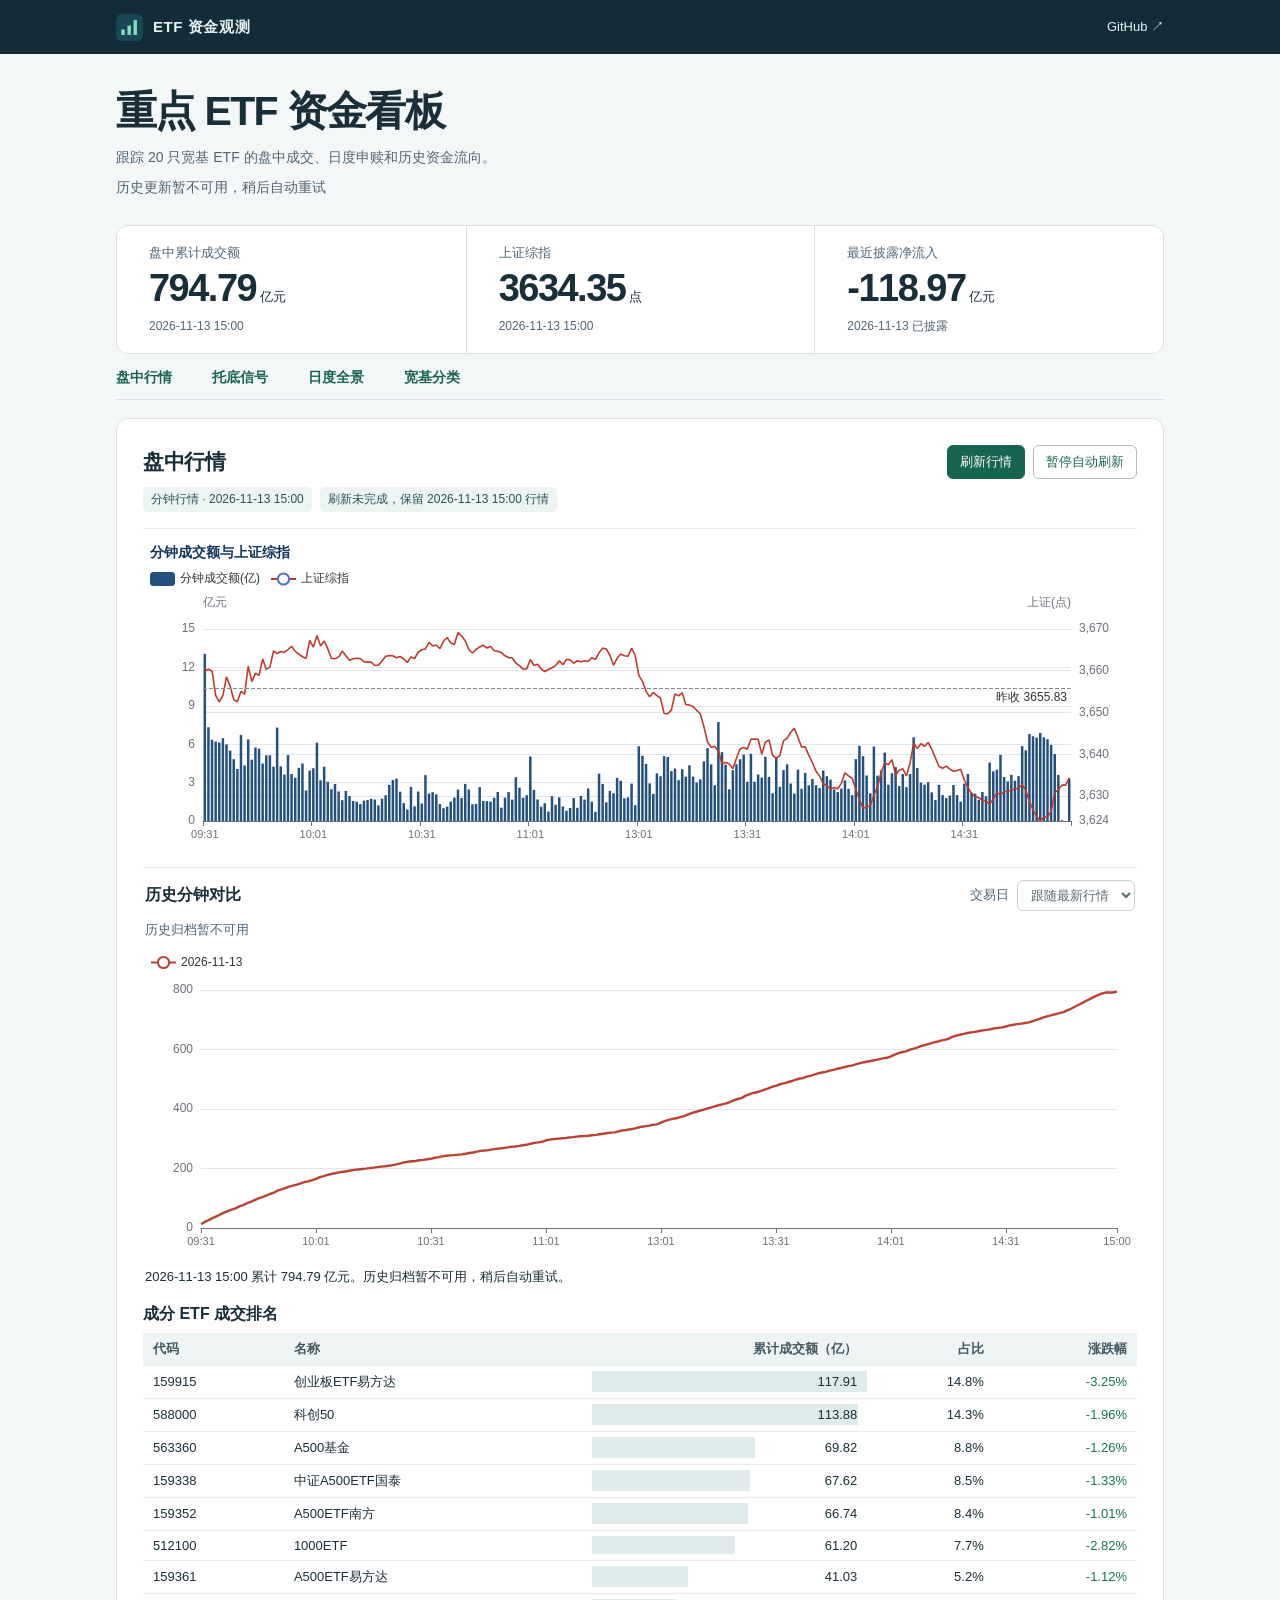
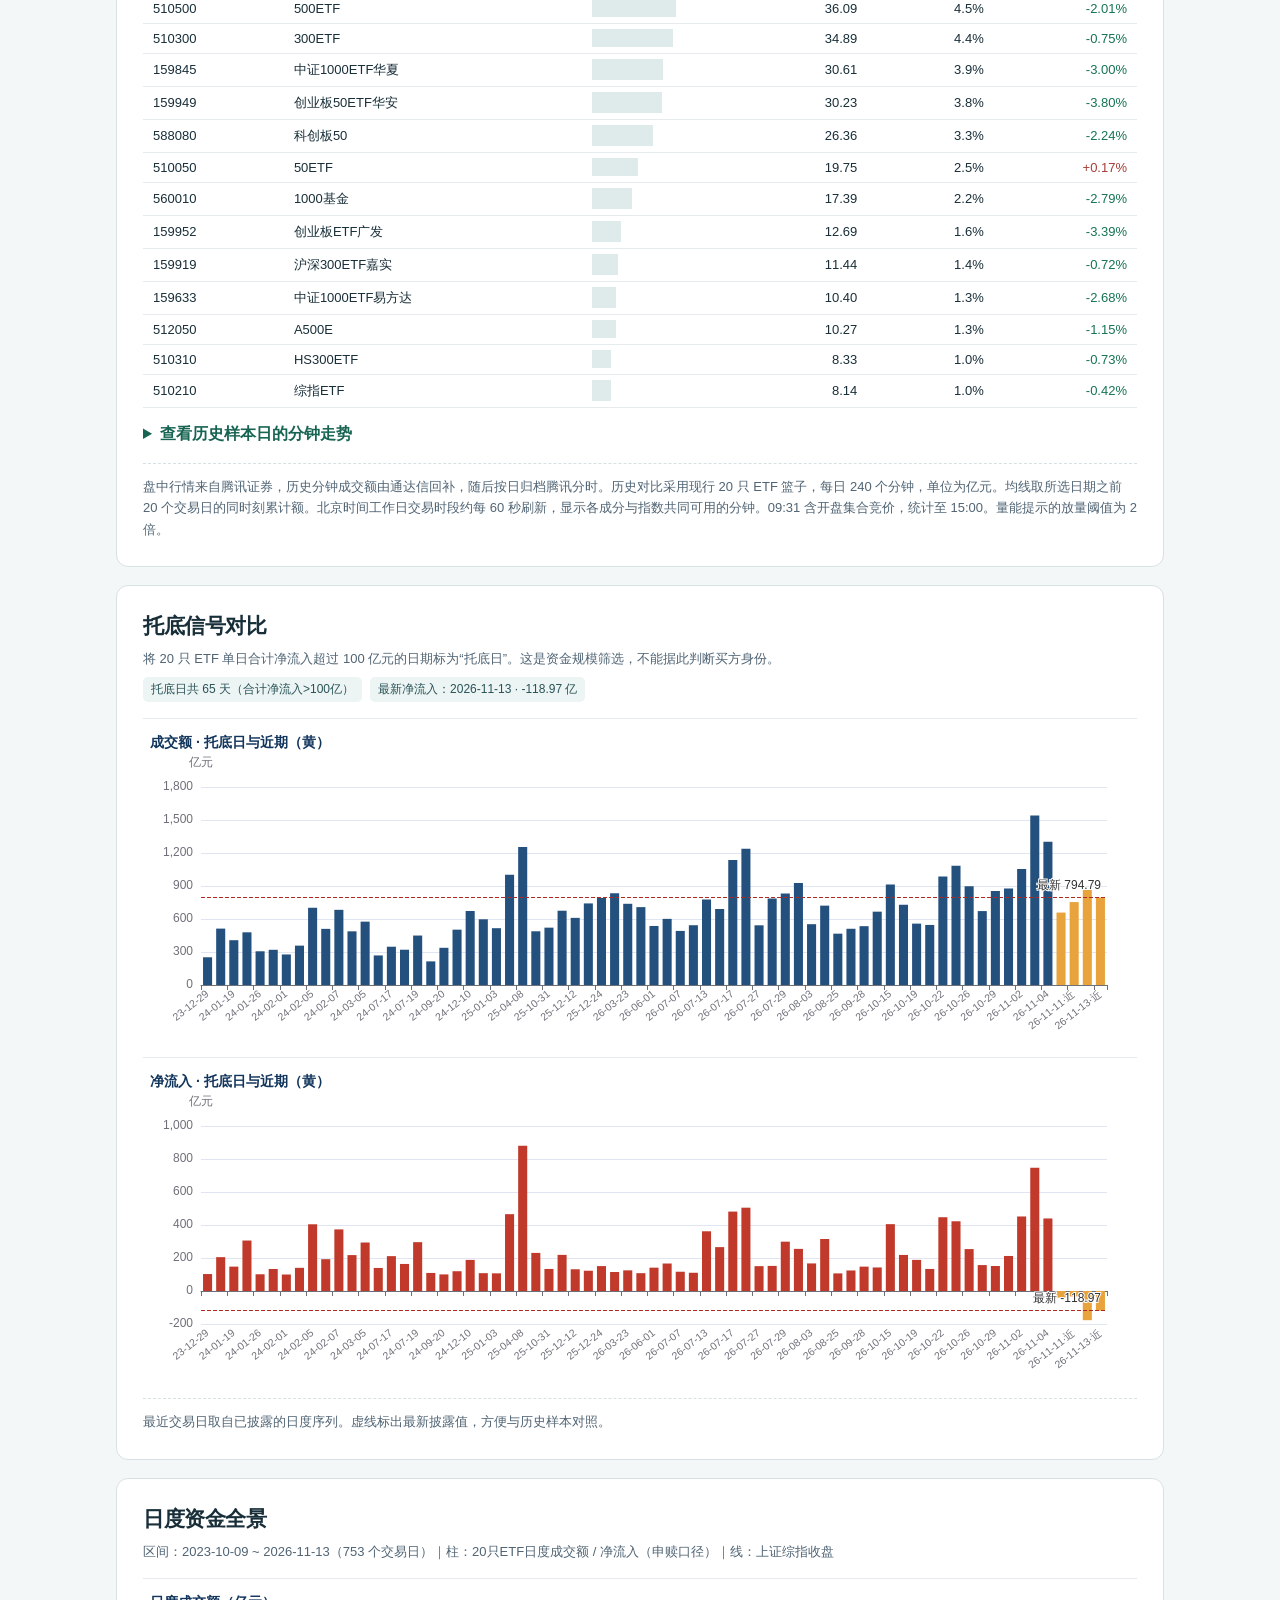
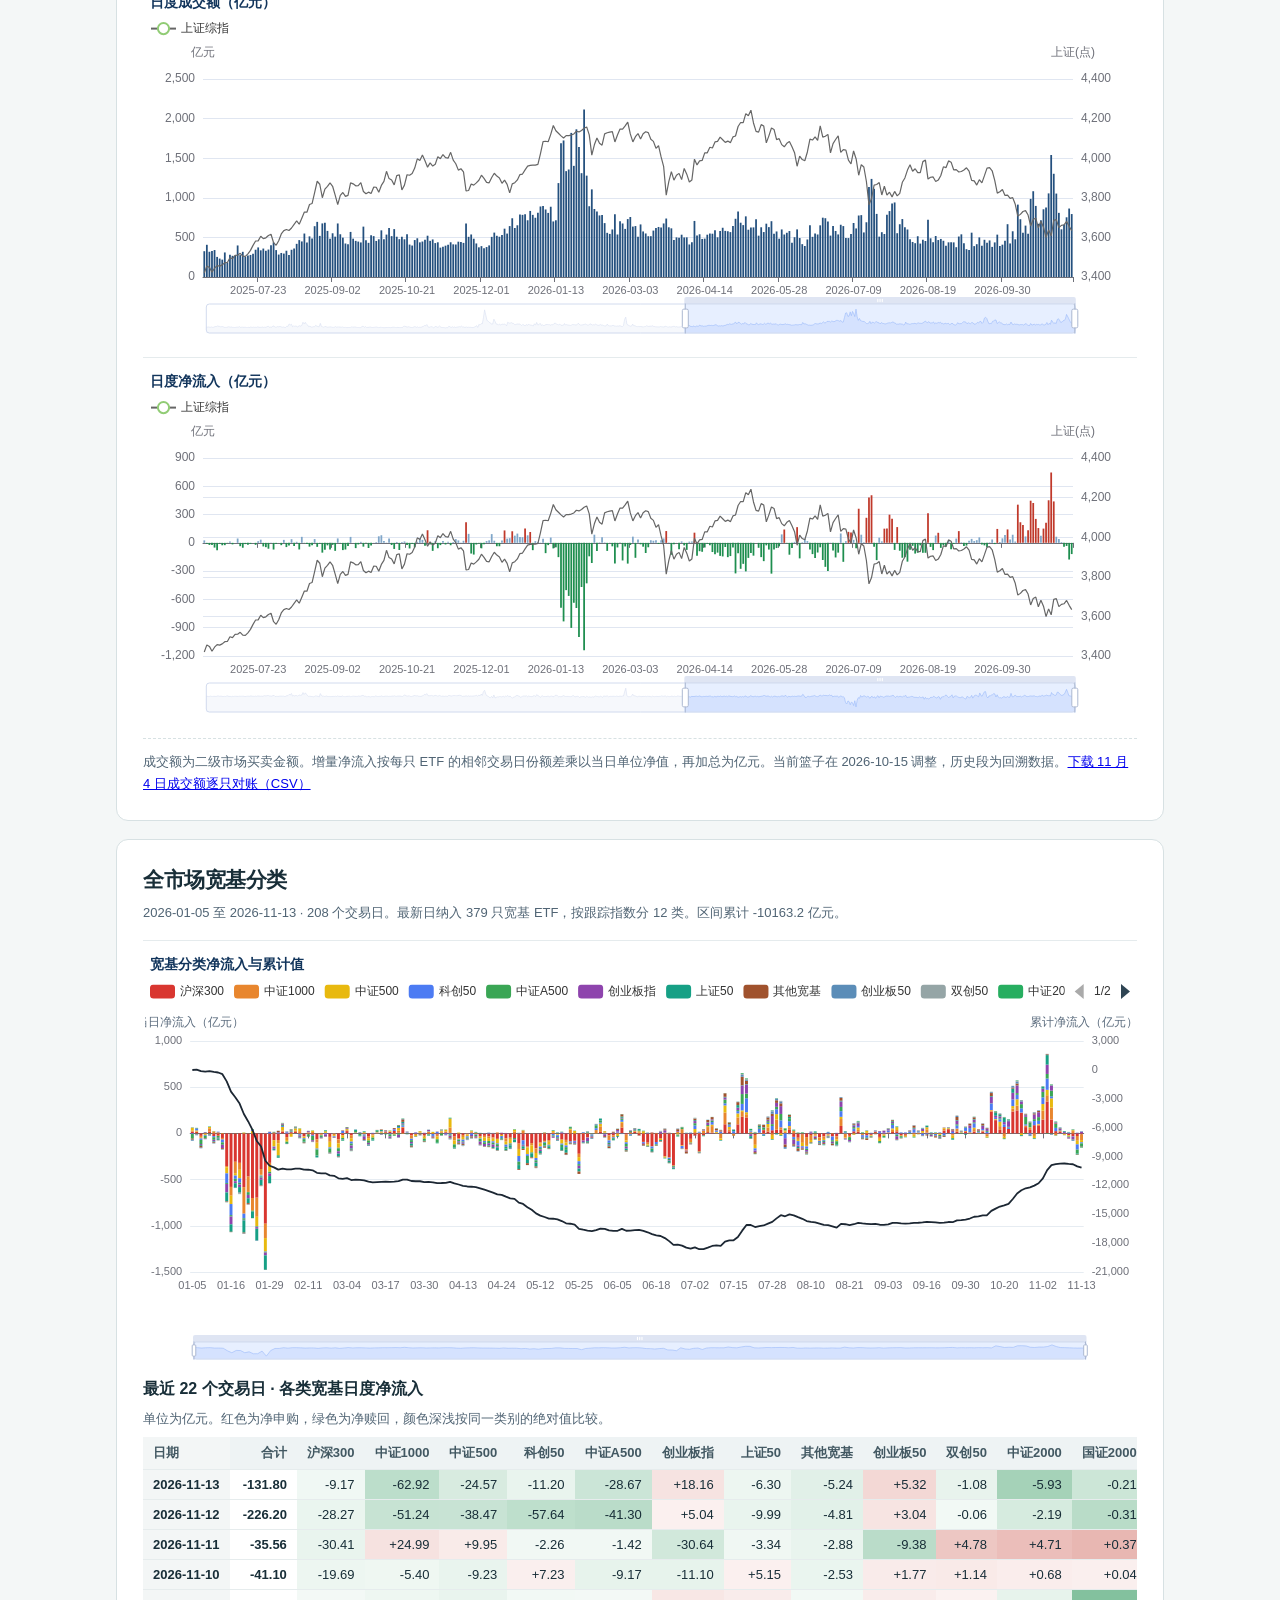
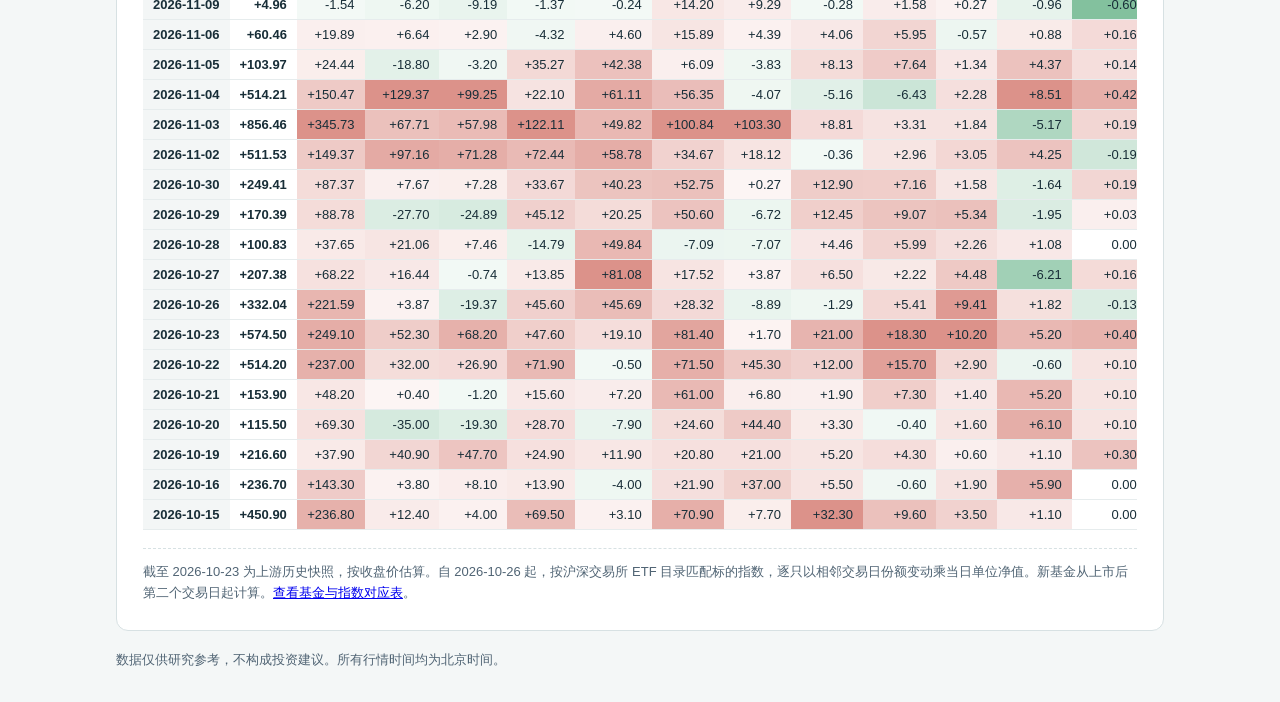
==== commit 0fd059e9: "Refresh published historical data in open dashboards without reloading" ====
--- a/site/index.html
+++ b/site/index.html
@@ -11,9 +11,10 @@
   <script defer src="./data.js"></script>
   <script defer src="./broad.js"></script>
   <script defer src="./quotes.js"></script>
-  <script defer src="./minute-history.js"></script>
-  <script defer src="./app.js"></script>
-  <script defer src="./broad-chart.js"></script>
+  <script defer src="./minute-history.js?v=20261115"></script>
+  <script defer src="./app.js?v=20261115"></script>
+  <script defer src="./broad-chart.js?v=20261115"></script>
+  <script defer src="./history-refresh.js?v=20261115"></script>
 </head>
 <body>
   <header class="masthead"><div class="mast-inner">
@@ -24,6 +25,7 @@
     <header class="intro">
       <h1>重点 ETF 资金看板</h1>
       <p>跟踪 20 只宽基 ETF 的盘中成交、日度申赎和历史资金流向。</p>
+      <p class="sub" id="historyUpdate" role="status">正在检查历史数据更新…</p>
     </header>
     <div class="metrics">
       <div><h2>盘中累计成交额</h2><p><strong id="summaryAmount">—</strong> 亿元</p><small id="amountTime">待读取</small></div>
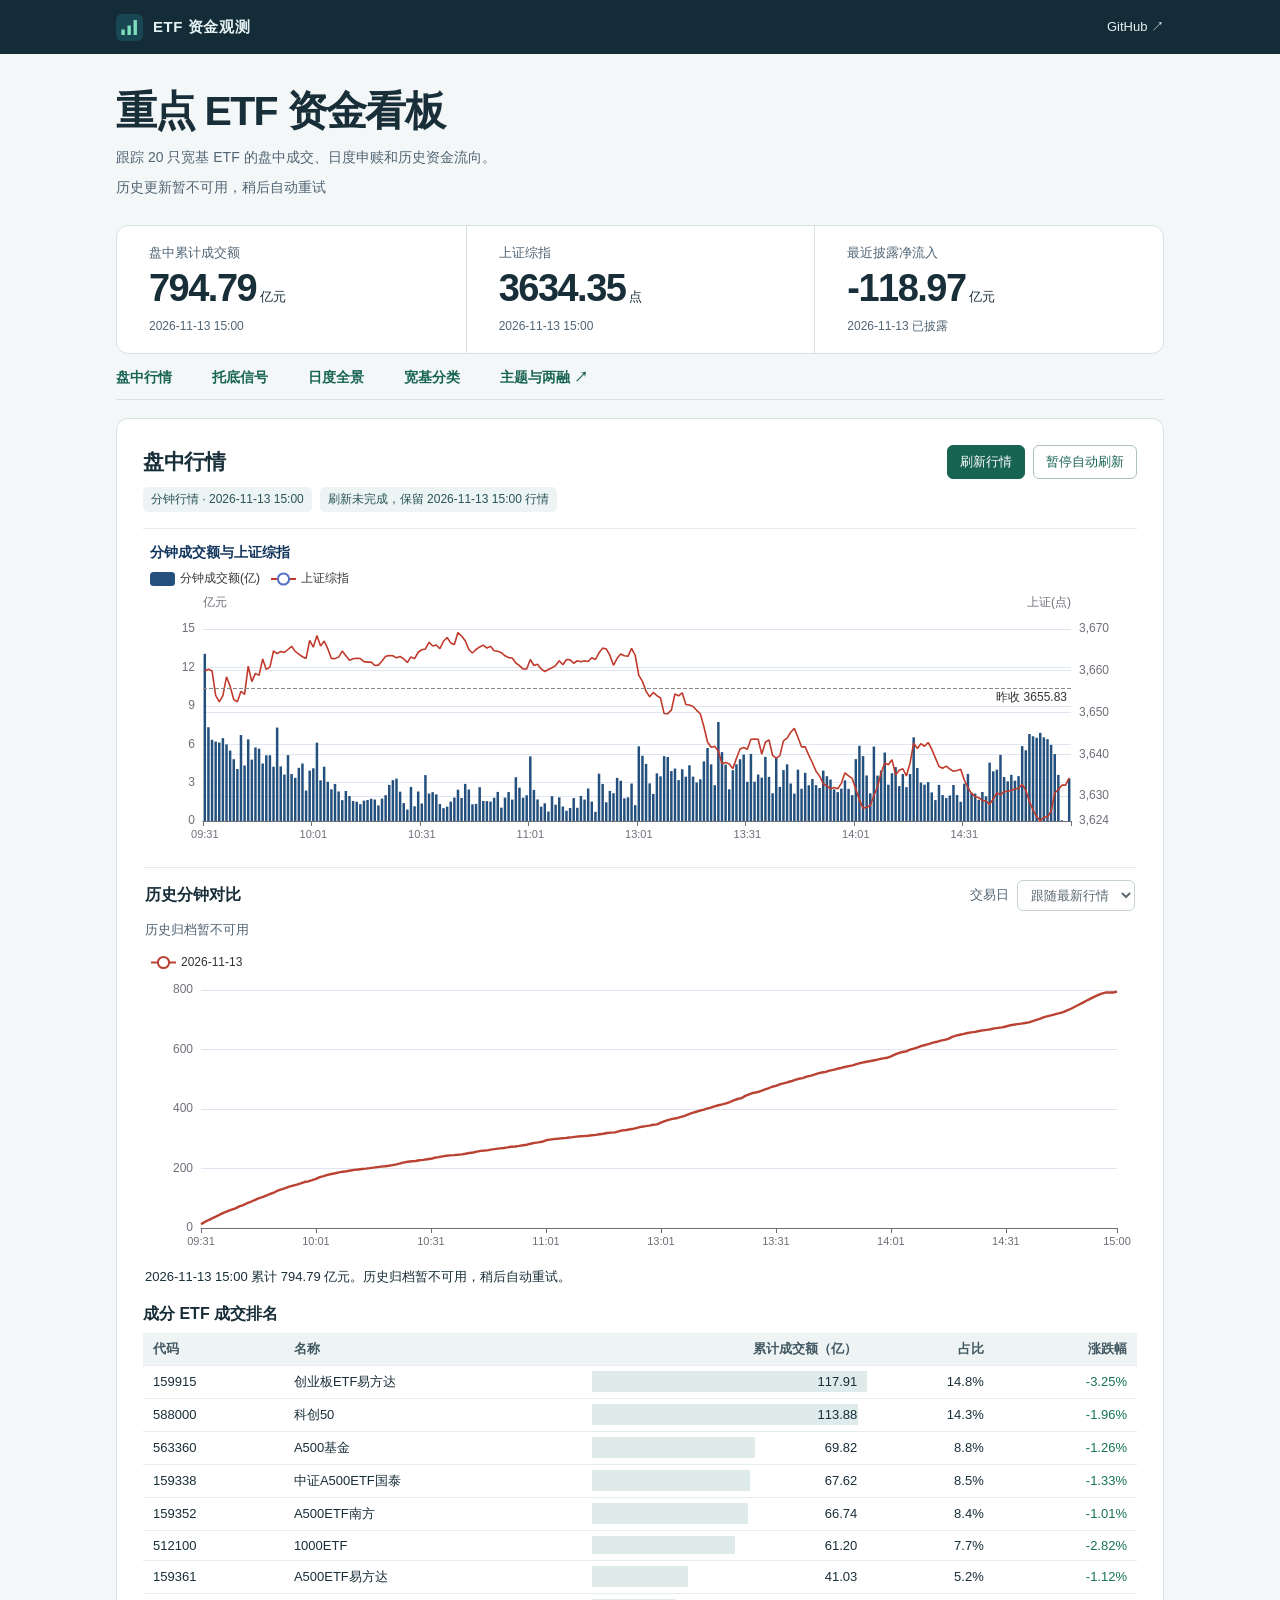
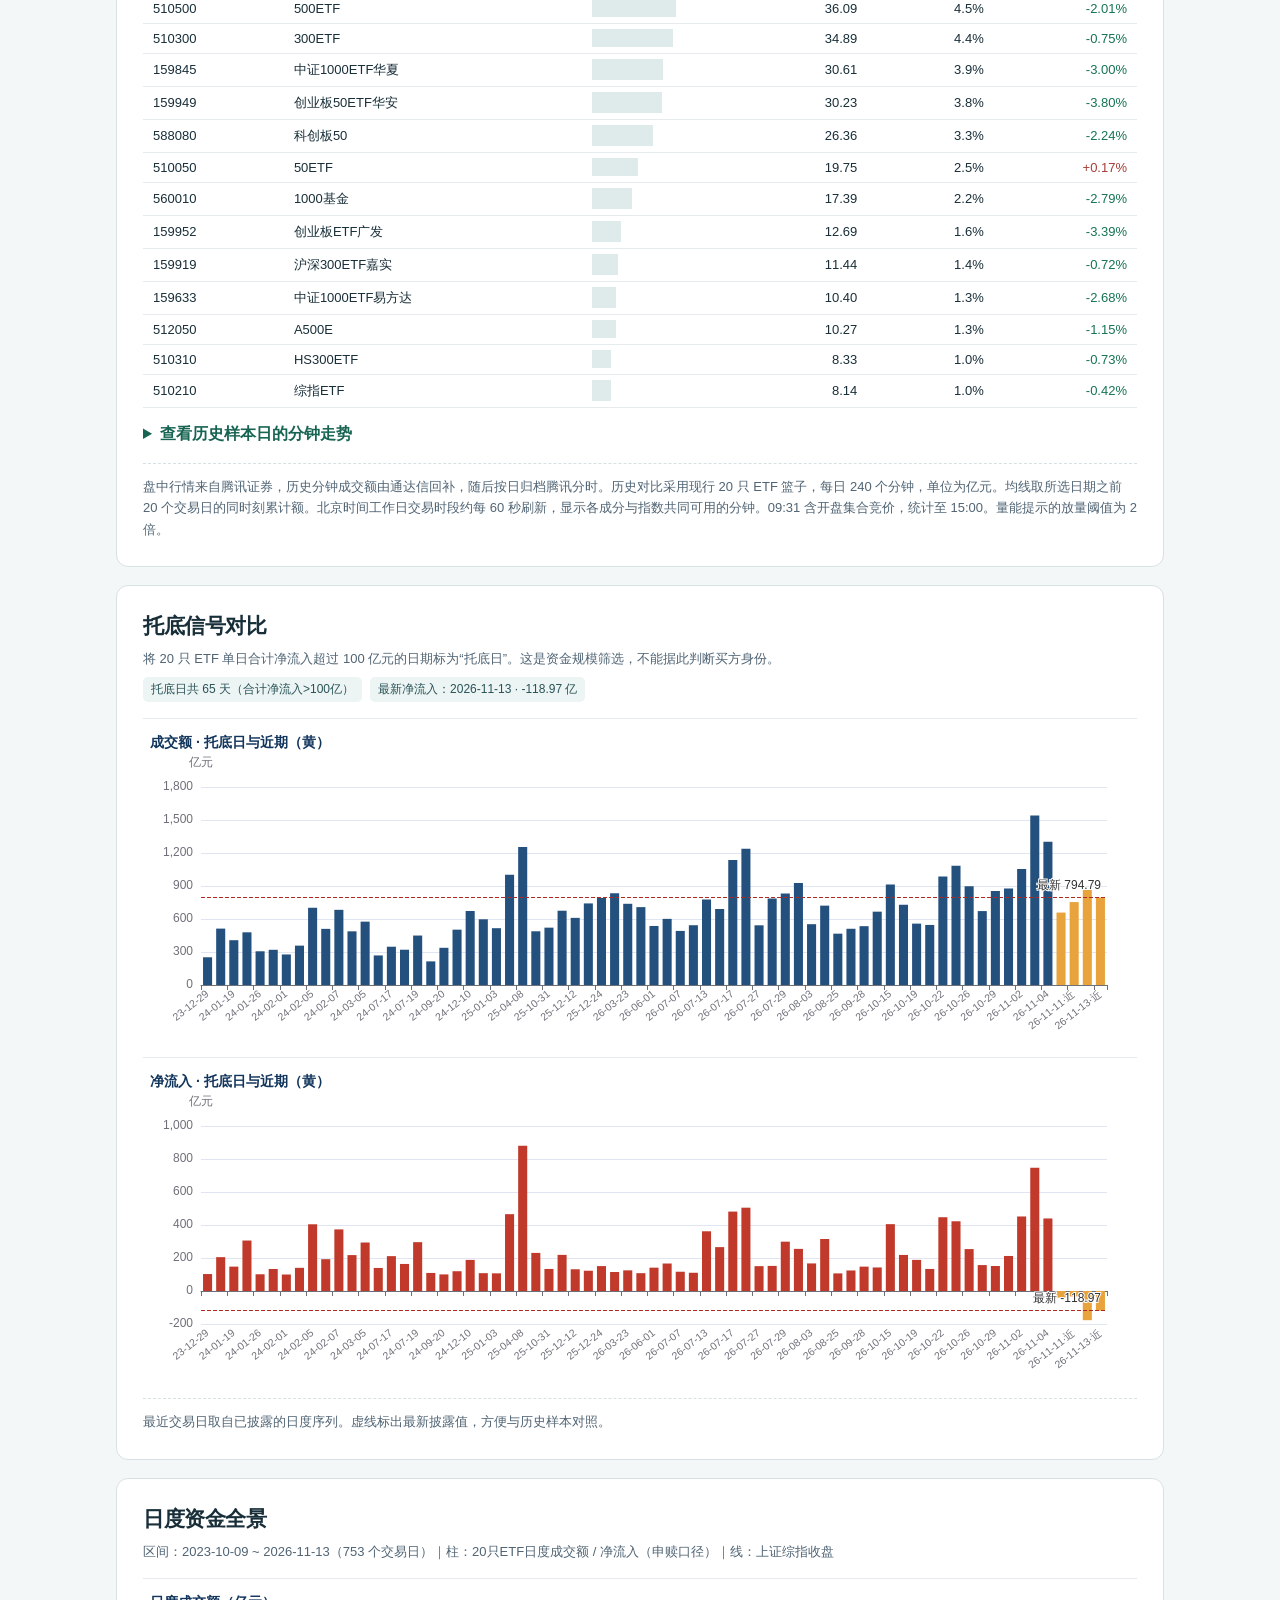
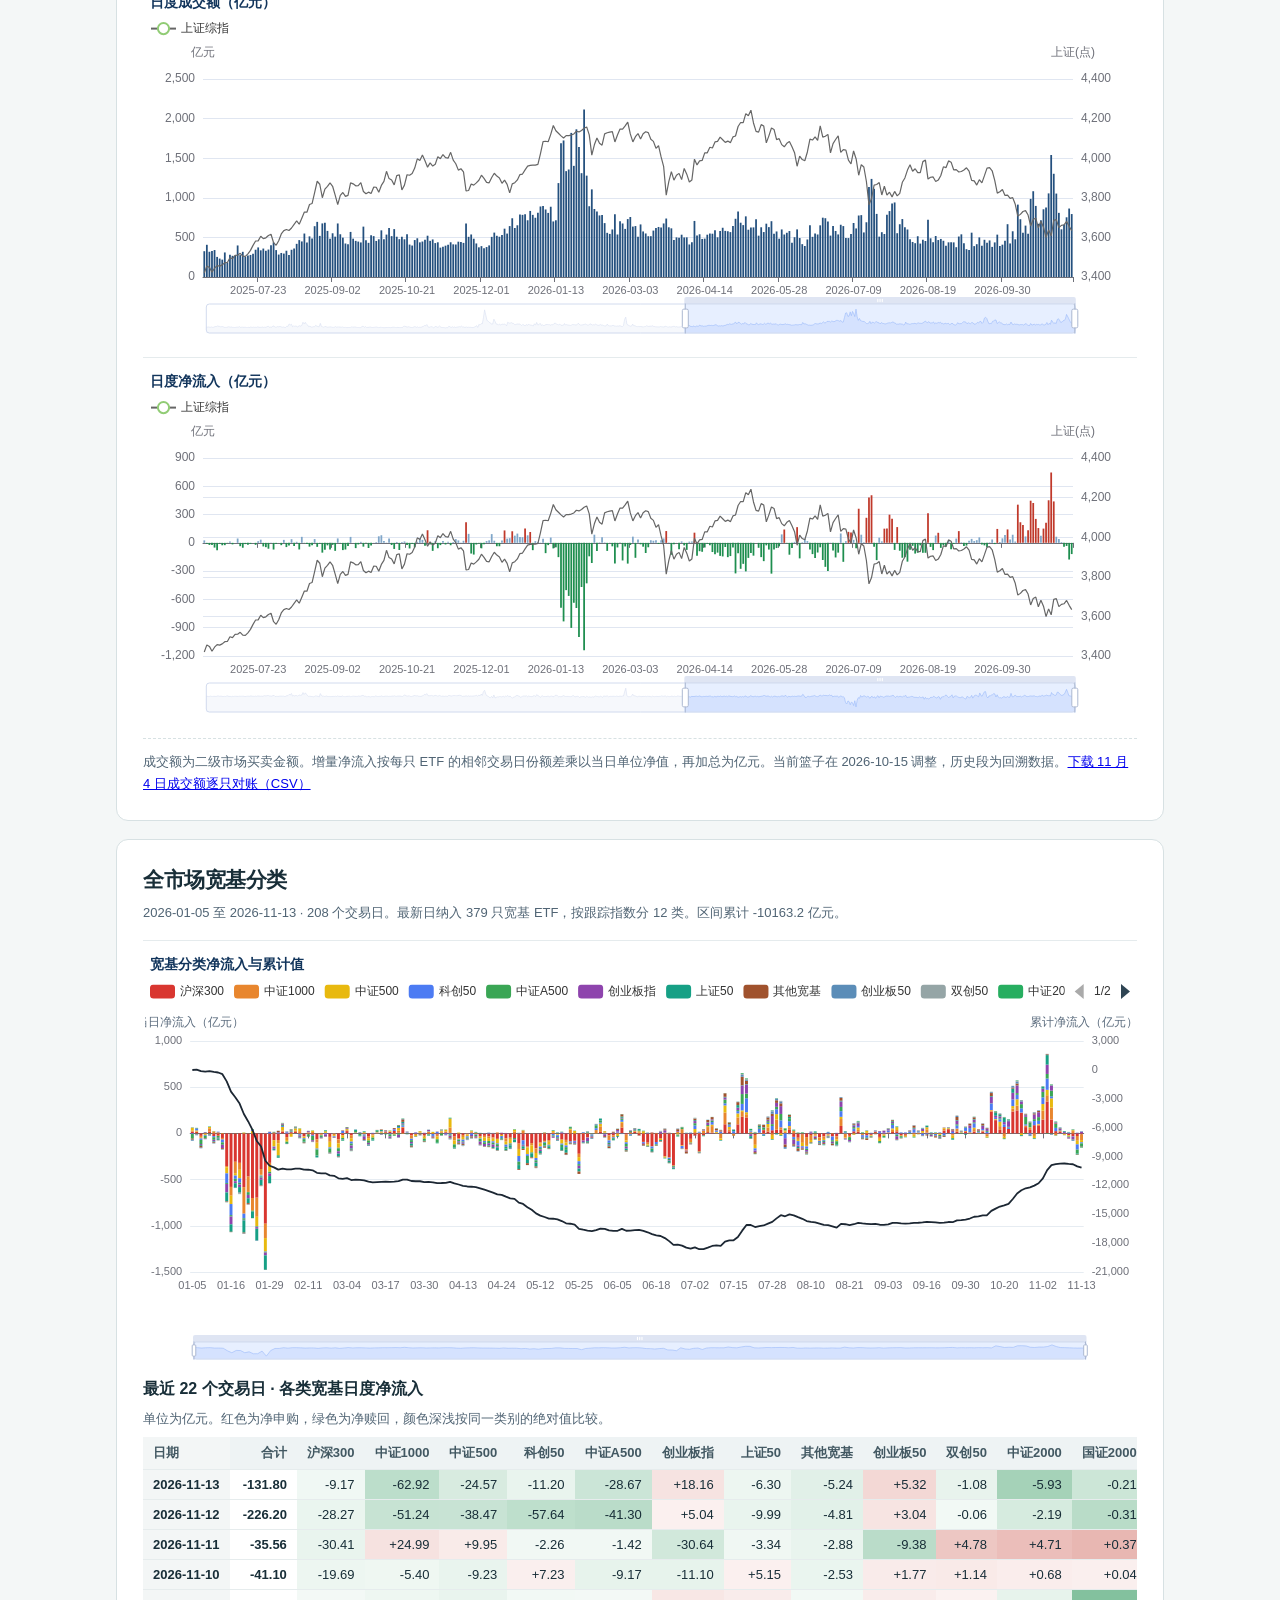
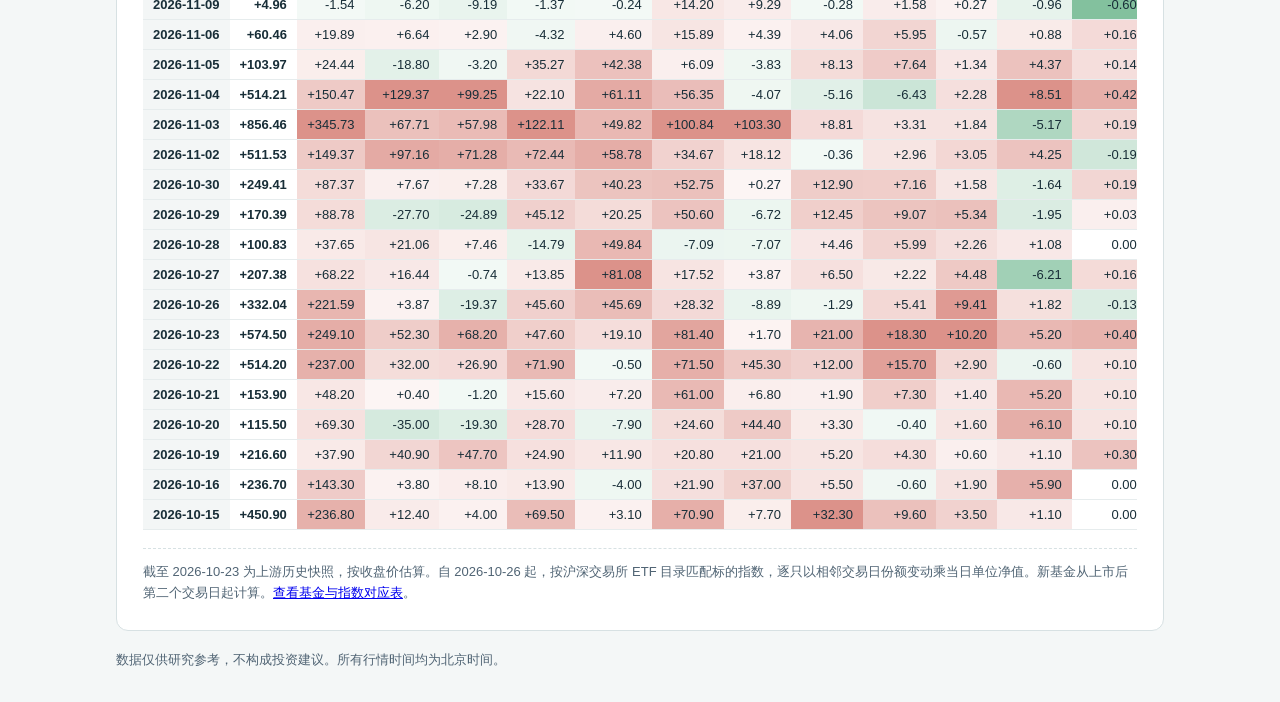
==== commit 82511e16: "Add public ETF margin, 13 theme intraday and leverage dashboards" ====
--- a/site/index.html
+++ b/site/index.html
@@ -32,7 +32,7 @@
       <div><h2>上证综指</h2><p><strong id="summaryIndex">—</strong> 点</p><small id="indexTime">待读取</small></div>
       <div><h2>最近披露净流入</h2><p><strong id="summaryFlow">—</strong> 亿元</p><small id="flowTime">待读取</small></div>
     </div>
-    <nav aria-label="看板导航"><a href="#part1">盘中行情</a><a href="#part2">托底信号</a><a href="#part3">日度全景</a><a href="#broad">宽基分类</a></nav>
+    <nav aria-label="看板导航"><a href="#part1">盘中行情</a><a href="#part2">托底信号</a><a href="#part3">日度全景</a><a href="#broad">宽基分类</a><a href="./markets.html">主题与两融 ↗</a></nav>
     <noscript>请启用 JavaScript 以查看图表和数据。</noscript>
     <section class="part" id="part1">
       <div class="section-head"><h2>盘中行情</h2><div class="controls"><button id="btnRefresh" type="button">刷新行情</button><button class="secondary" id="btnPause" type="button" aria-pressed="false">暂停自动刷新</button></div></div>
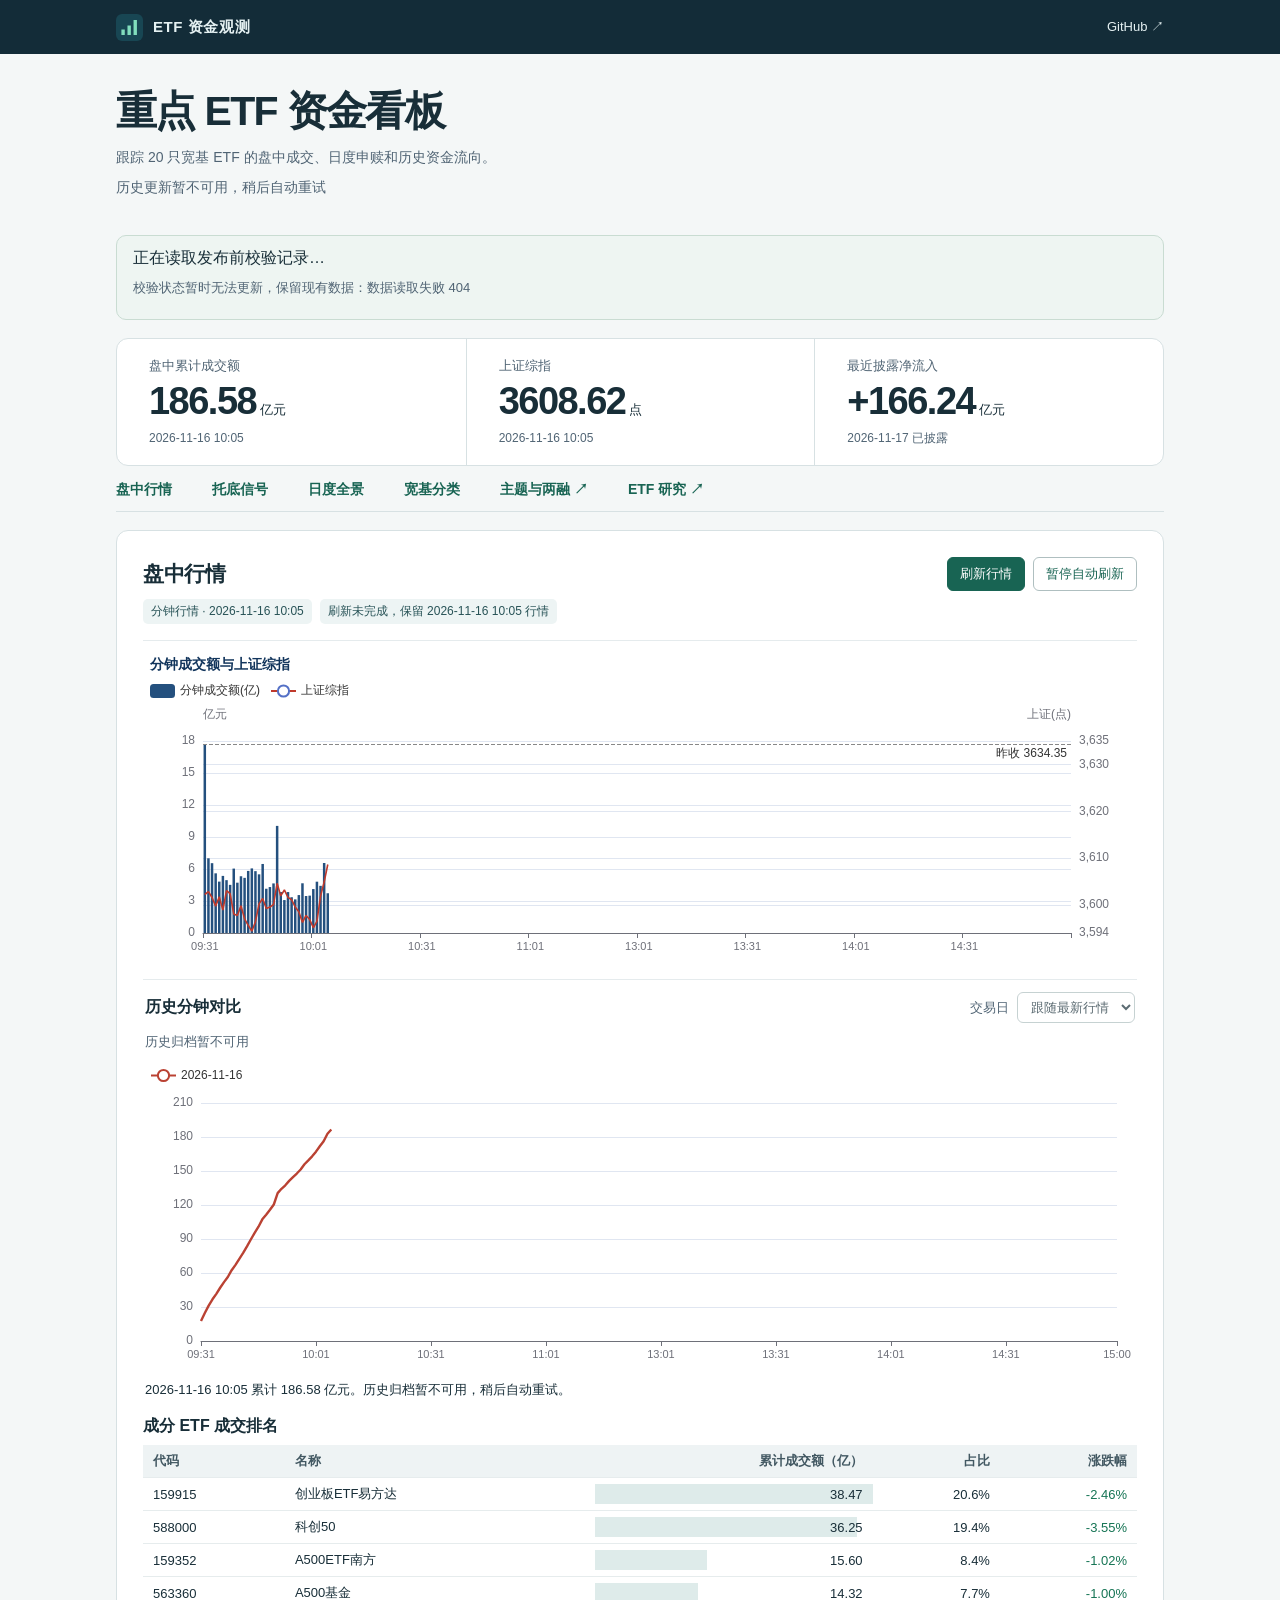
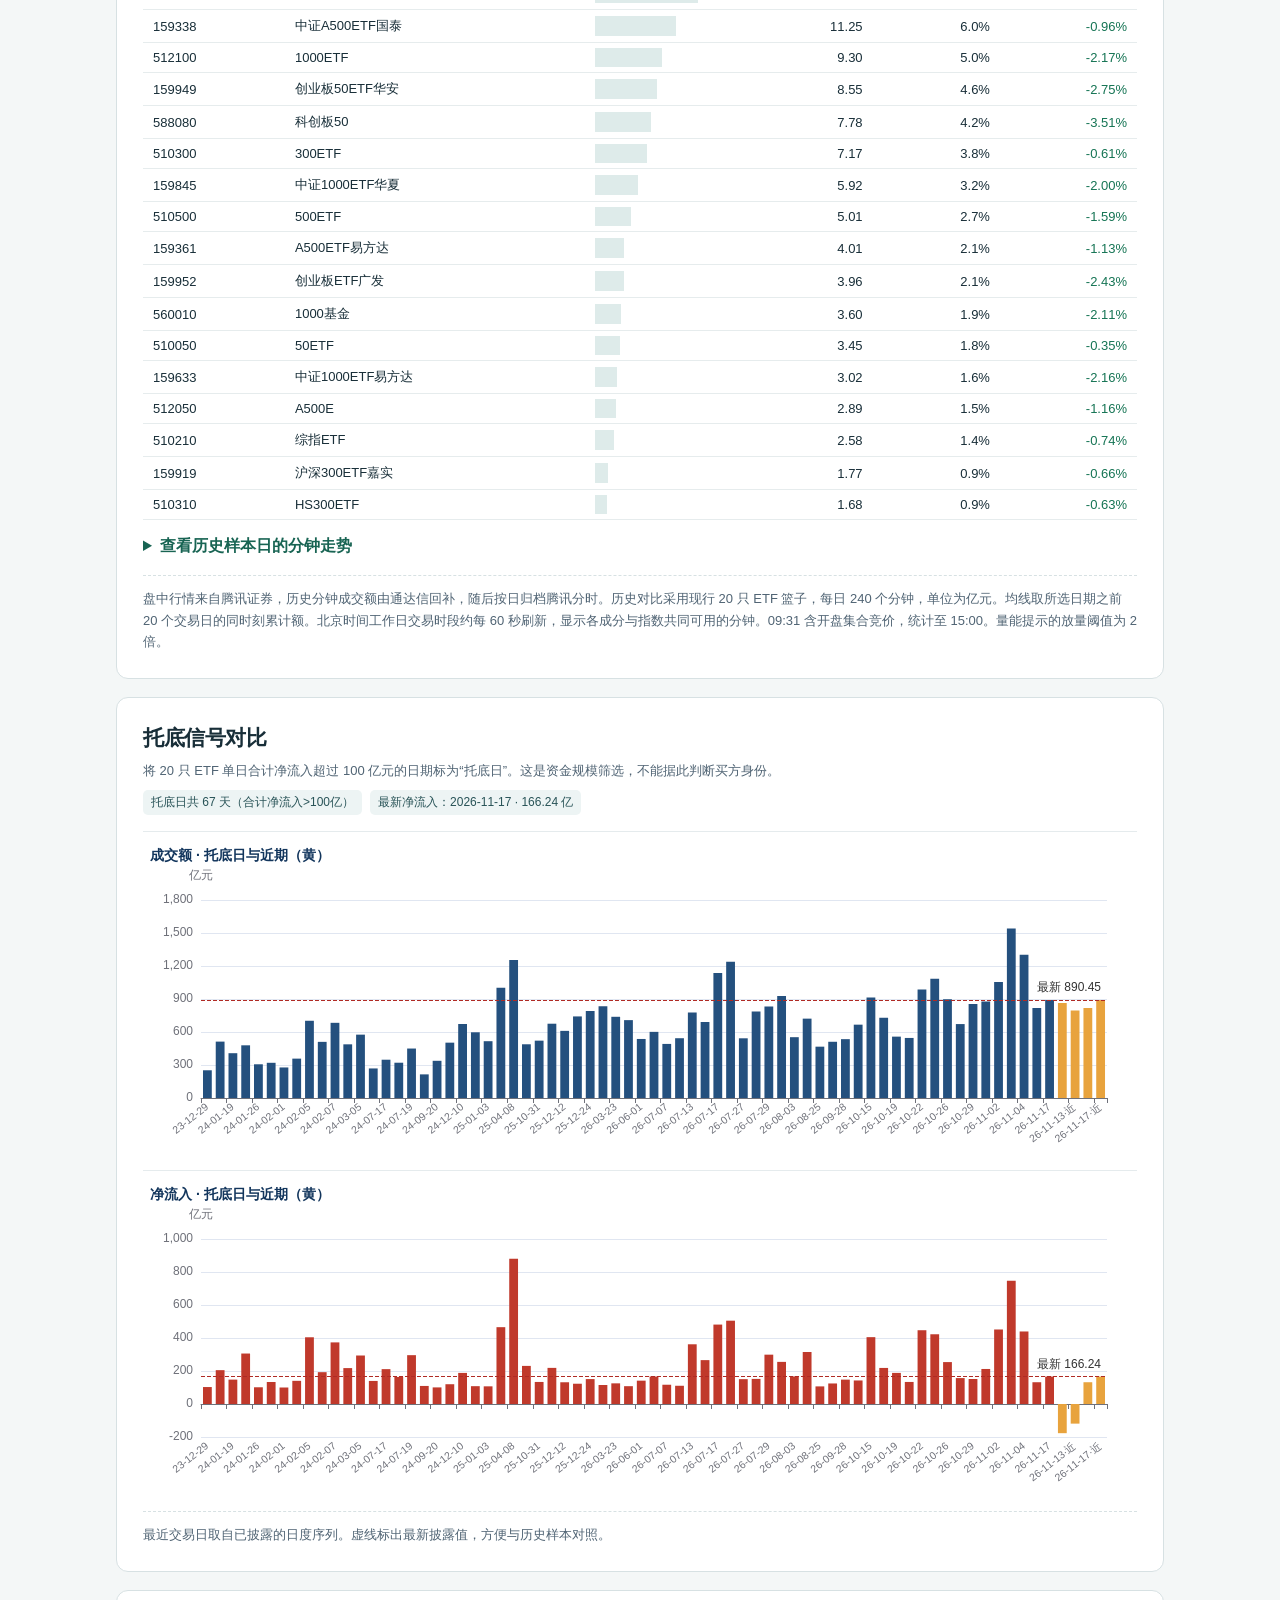
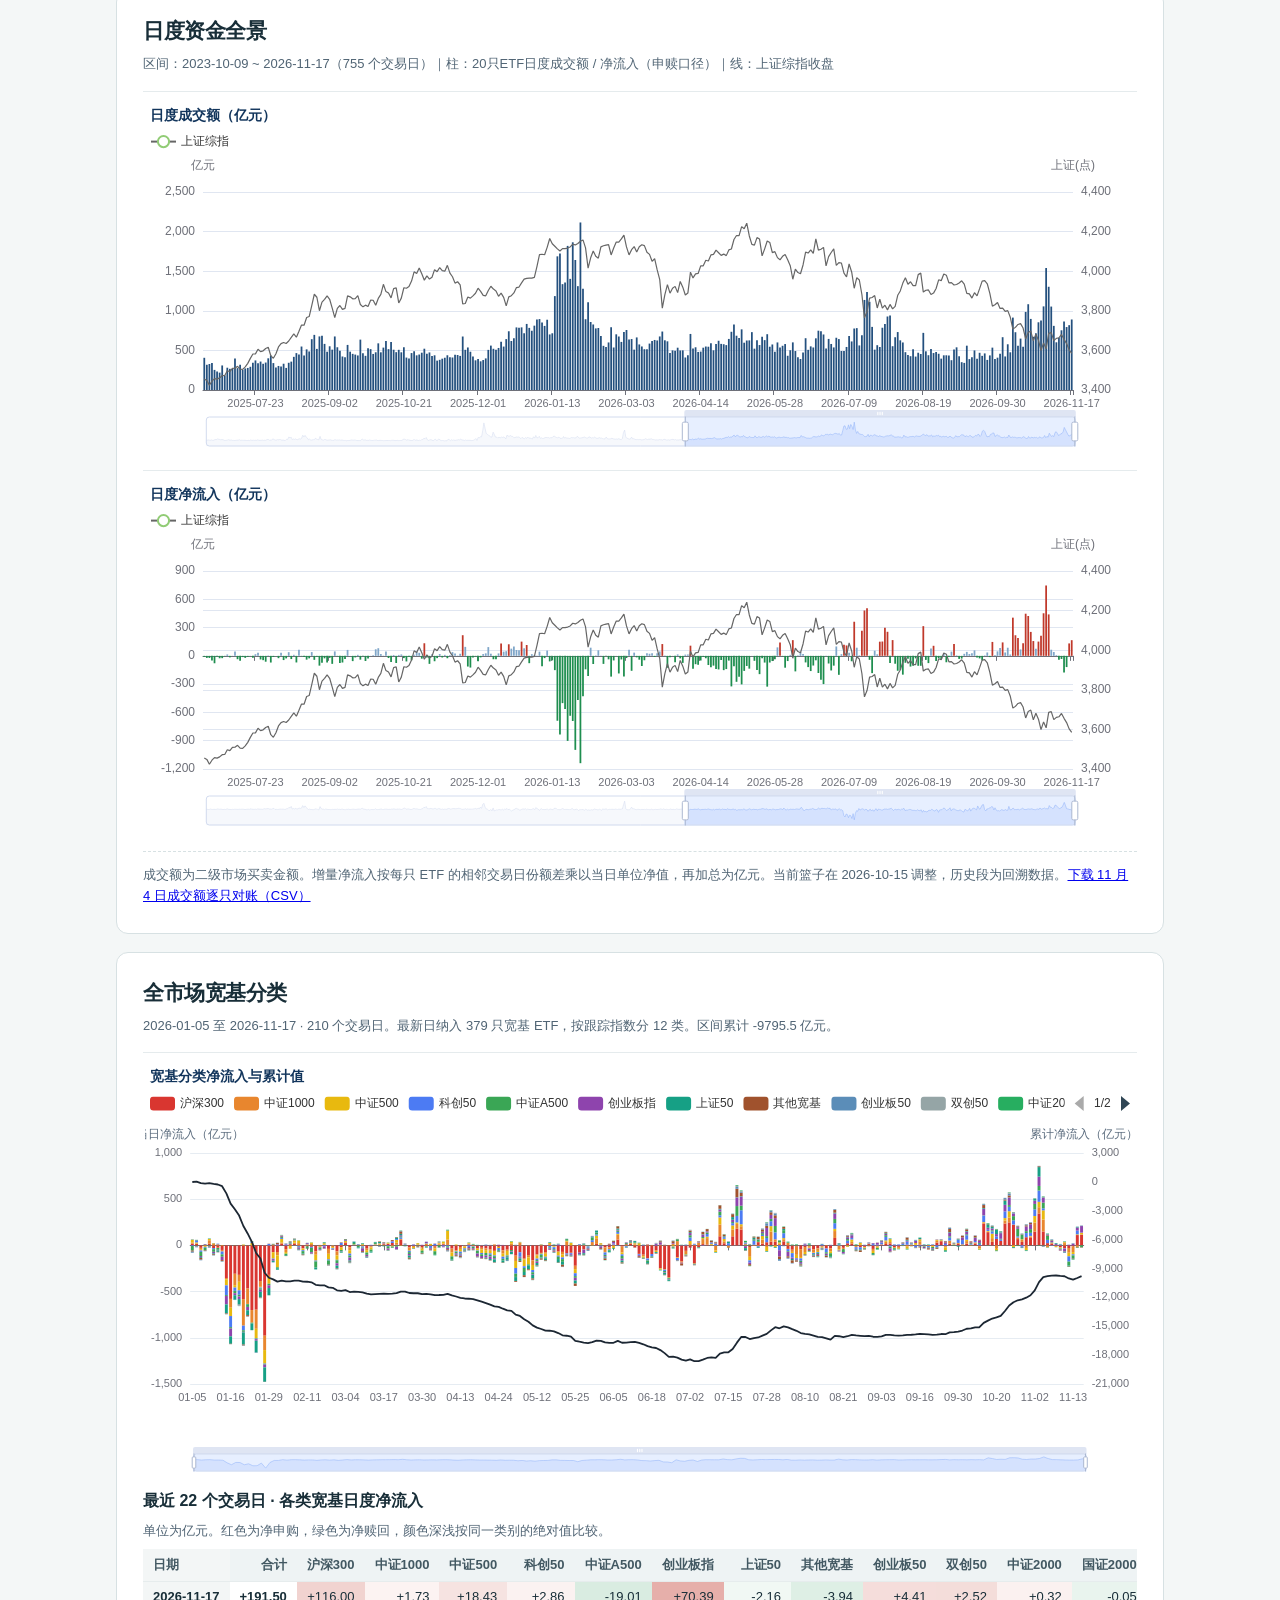
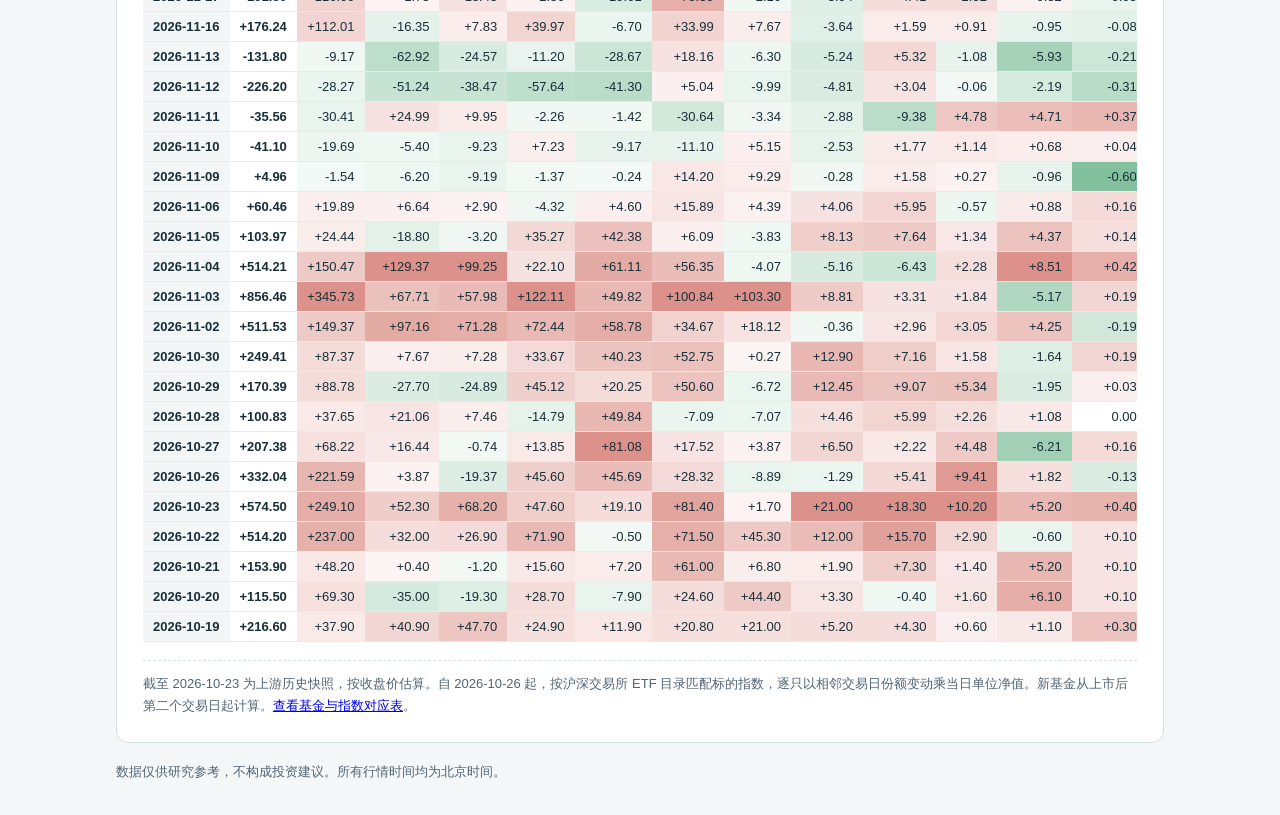
==== commit 26c3eea3: "feat: validate data before publication and add ETF research panels" ====
--- a/site/index.html
+++ b/site/index.html
@@ -7,6 +7,7 @@
   <title>重点 ETF 资金看板</title>
   <link rel="icon" href="./favicon.svg" type="image/svg+xml">
   <link rel="stylesheet" href="./style.css">
+  <link rel="stylesheet" href="./research.css?v=20261117">
   <script defer src="./vendor/echarts/echarts.min.js"></script>
   <script defer src="./data.js"></script>
   <script defer src="./broad.js"></script>
@@ -15,6 +16,8 @@
   <script defer src="./app.js?v=20261115"></script>
   <script defer src="./broad-chart.js?v=20261115"></script>
   <script defer src="./history-refresh.js?v=20261115"></script>
+  <script defer src="./verified-data.js?v=20261117"></script>
+  <script defer src="./data-health.js?v=20261117"></script>
 </head>
 <body>
   <header class="masthead"><div class="mast-inner">
@@ -27,12 +30,13 @@
       <p>跟踪 20 只宽基 ETF 的盘中成交、日度申赎和历史资金流向。</p>
       <p class="sub" id="historyUpdate" role="status">正在检查历史数据更新…</p>
     </header>
+    <div id="dataHealth" class="health" role="region" aria-label="数据健康状态">正在读取发布前校验记录…</div>
     <div class="metrics">
       <div><h2>盘中累计成交额</h2><p><strong id="summaryAmount">—</strong> 亿元</p><small id="amountTime">待读取</small></div>
       <div><h2>上证综指</h2><p><strong id="summaryIndex">—</strong> 点</p><small id="indexTime">待读取</small></div>
       <div><h2>最近披露净流入</h2><p><strong id="summaryFlow">—</strong> 亿元</p><small id="flowTime">待读取</small></div>
     </div>
-    <nav aria-label="看板导航"><a href="#part1">盘中行情</a><a href="#part2">托底信号</a><a href="#part3">日度全景</a><a href="#broad">宽基分类</a><a href="./markets.html">主题与两融 ↗</a></nav>
+    <nav aria-label="看板导航"><a href="#part1">盘中行情</a><a href="#part2">托底信号</a><a href="#part3">日度全景</a><a href="#broad">宽基分类</a><a href="./markets.html">主题与两融 ↗</a><a href="./research.html">ETF 研究 ↗</a></nav>
     <noscript>请启用 JavaScript 以查看图表和数据。</noscript>
     <section class="part" id="part1">
       <div class="section-head"><h2>盘中行情</h2><div class="controls"><button id="btnRefresh" type="button">刷新行情</button><button class="secondary" id="btnPause" type="button" aria-pressed="false">暂停自动刷新</button></div></div>
--- a/site/research.css
+++ b/site/research.css
@@ -0,0 +1,31 @@
+nav { flex-wrap:wrap; }
+.health { background:#eef5f2; border:1px solid #c9dcd2; border-radius:10px; padding:12px 16px; margin:10px 0 18px; }
+.health summary { font-size:14px; }
+.health summary small { float:right; font-size:12px; font-weight:400; color:var(--muted); }
+.health-dot { display:inline-block; height:8px; width:8px; margin-right:7px; border-radius:50%; background:var(--teal); }
+.health-warning { background:#fff8ed; border-color:#e6d1a6; }
+.health-warning .health-dot { background:#b37217; }
+.health-error { color:#a44032; }
+.health table { background:white; }
+.health .sub { overflow-wrap:anywhere; }
+.research-filters { display:flex; flex-wrap:wrap; gap:12px; margin:16px 0; align-items:center; }
+.research-filters input { border:1px solid #afbfc0; border-radius:6px; padding:7px; font:inherit; max-width:240px; }
+.rank-table { max-height:500px; }
+.rank-table thead,.heat-table thead { position:sticky; top:0; z-index:2; }
+.heat-table { max-height:480px; }
+.heat-table td:first-child,.heat-table th:first-child { position:sticky; left:0; z-index:1; background:#f2f5f4; }
+.fund-link { border:0; padding:0; background:none; color:var(--teal); font:inherit; text-decoration:underline; }
+.fund-link:hover { background:#e9f4ed; }
+.detail-title { display:flex; gap:10px; align-items:baseline; flex-wrap:wrap; }
+.detail-title span { font-size:16px; color:var(--muted); }
+.muted { color:var(--muted); }
+.periods { display:flex; gap:6px; }
+.peer-scroll { max-height:350px; }
+.check-note { border-left:3px solid #c59a4c; padding-left:10px; }
+@media(max-width:600px){
+ .health { padding:10px; }
+ .health summary small { float:none; display:block; margin:5px 0 0 16px; }
+ .research-filters { gap:8px; }
+ .research-filters input { max-width:165px; }
+ .research-filters label { font-size:12px; }
+}
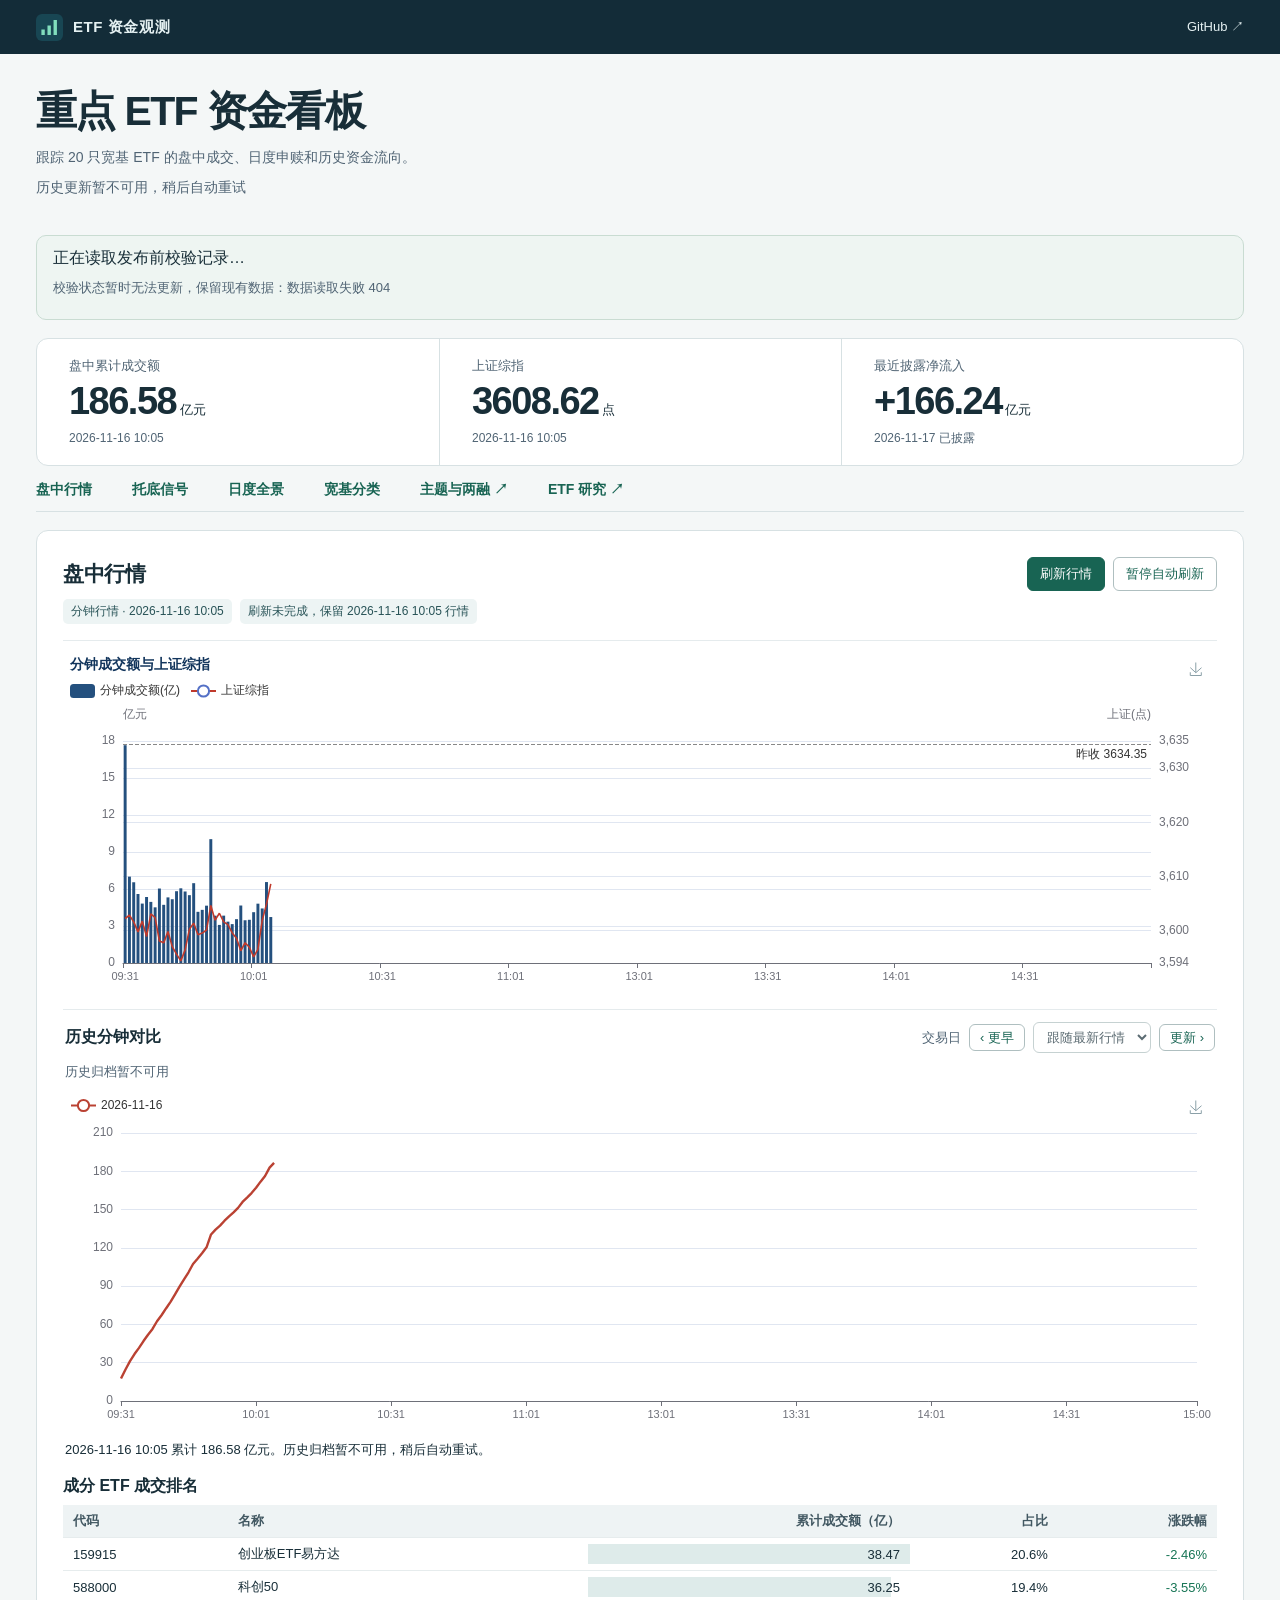
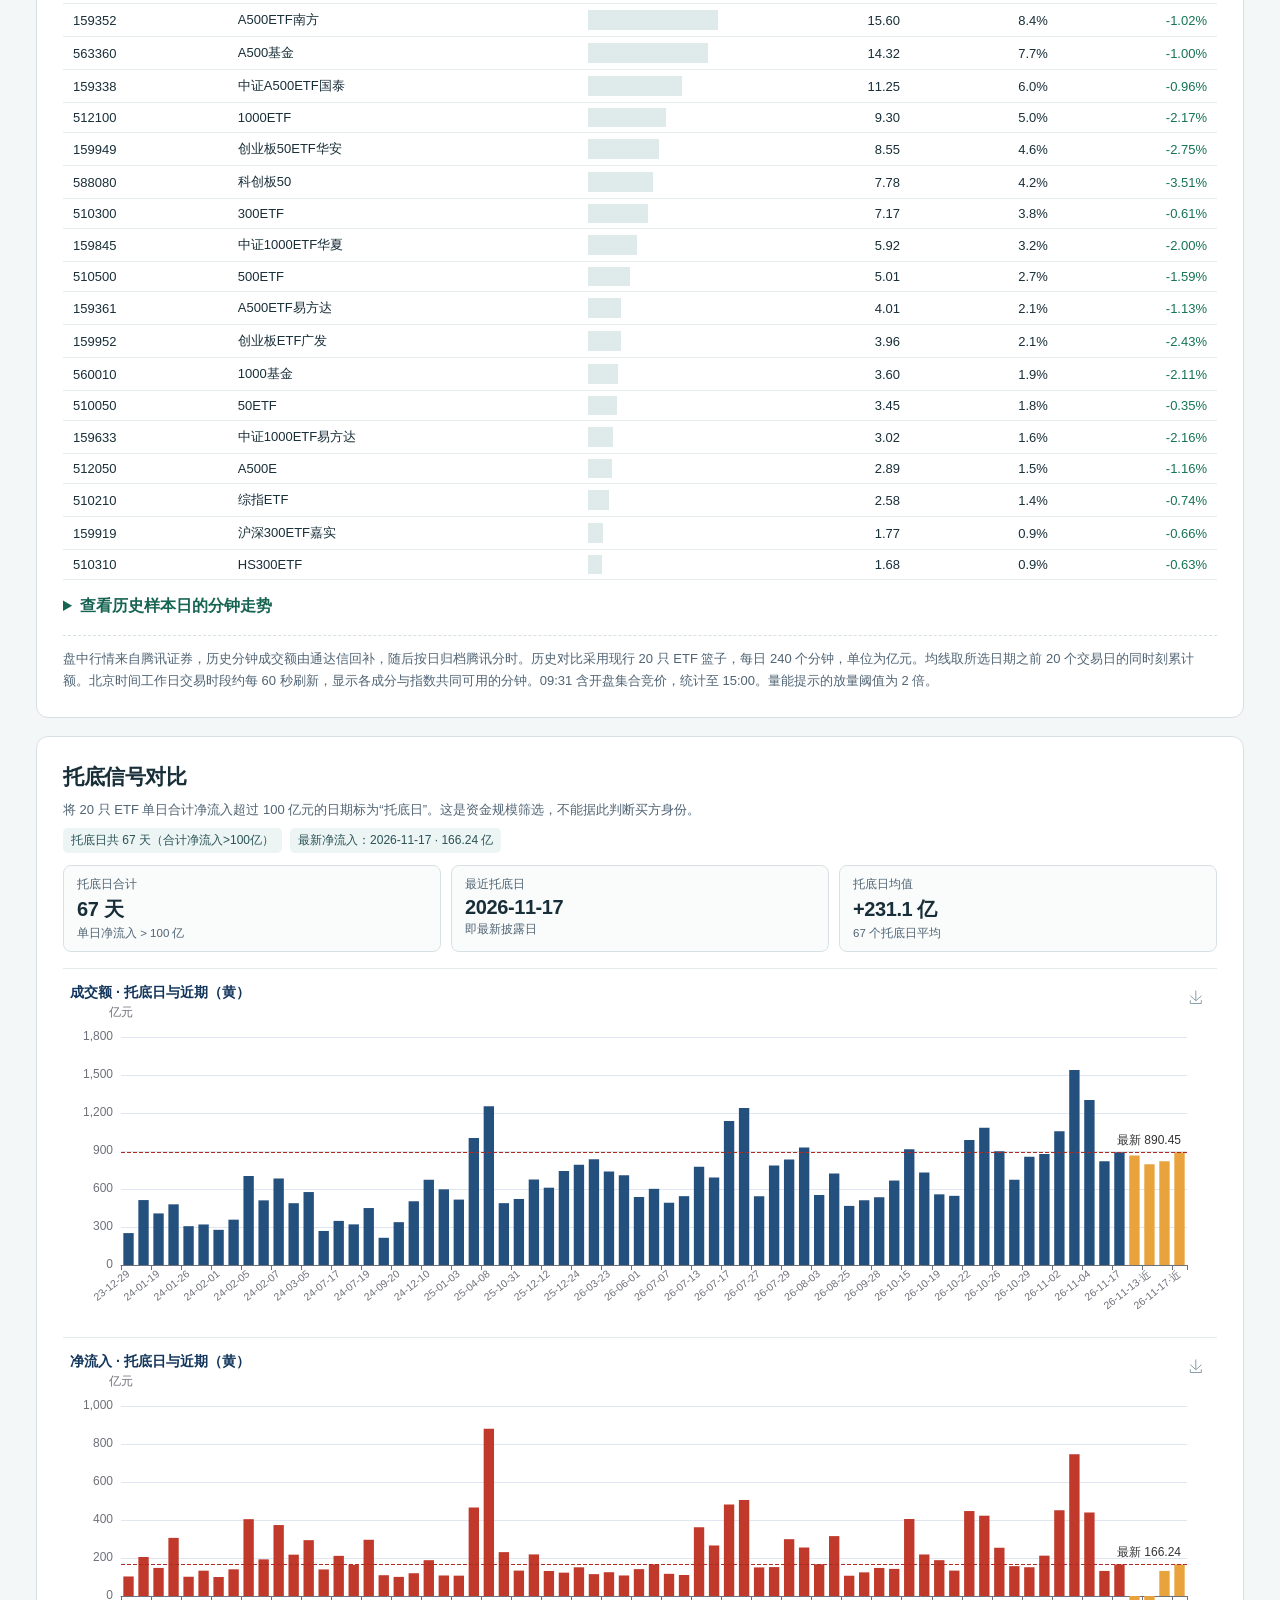
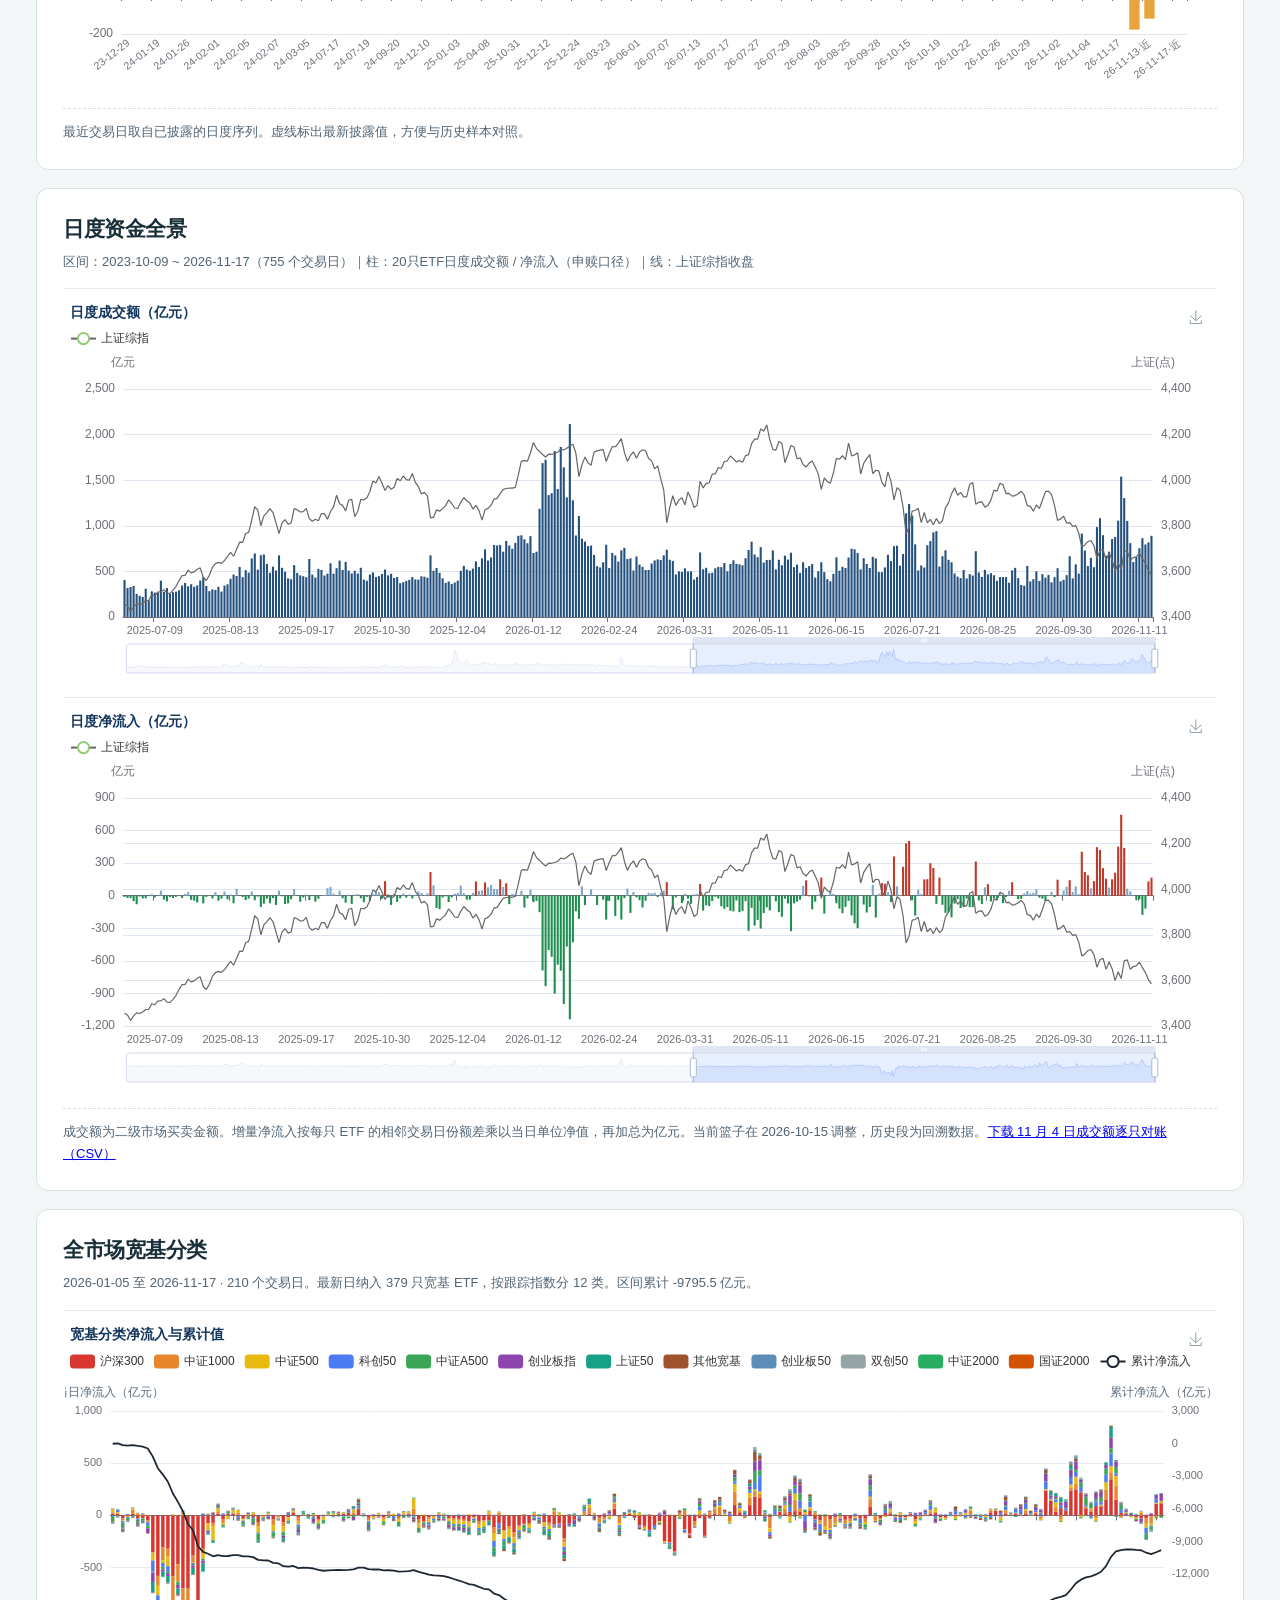
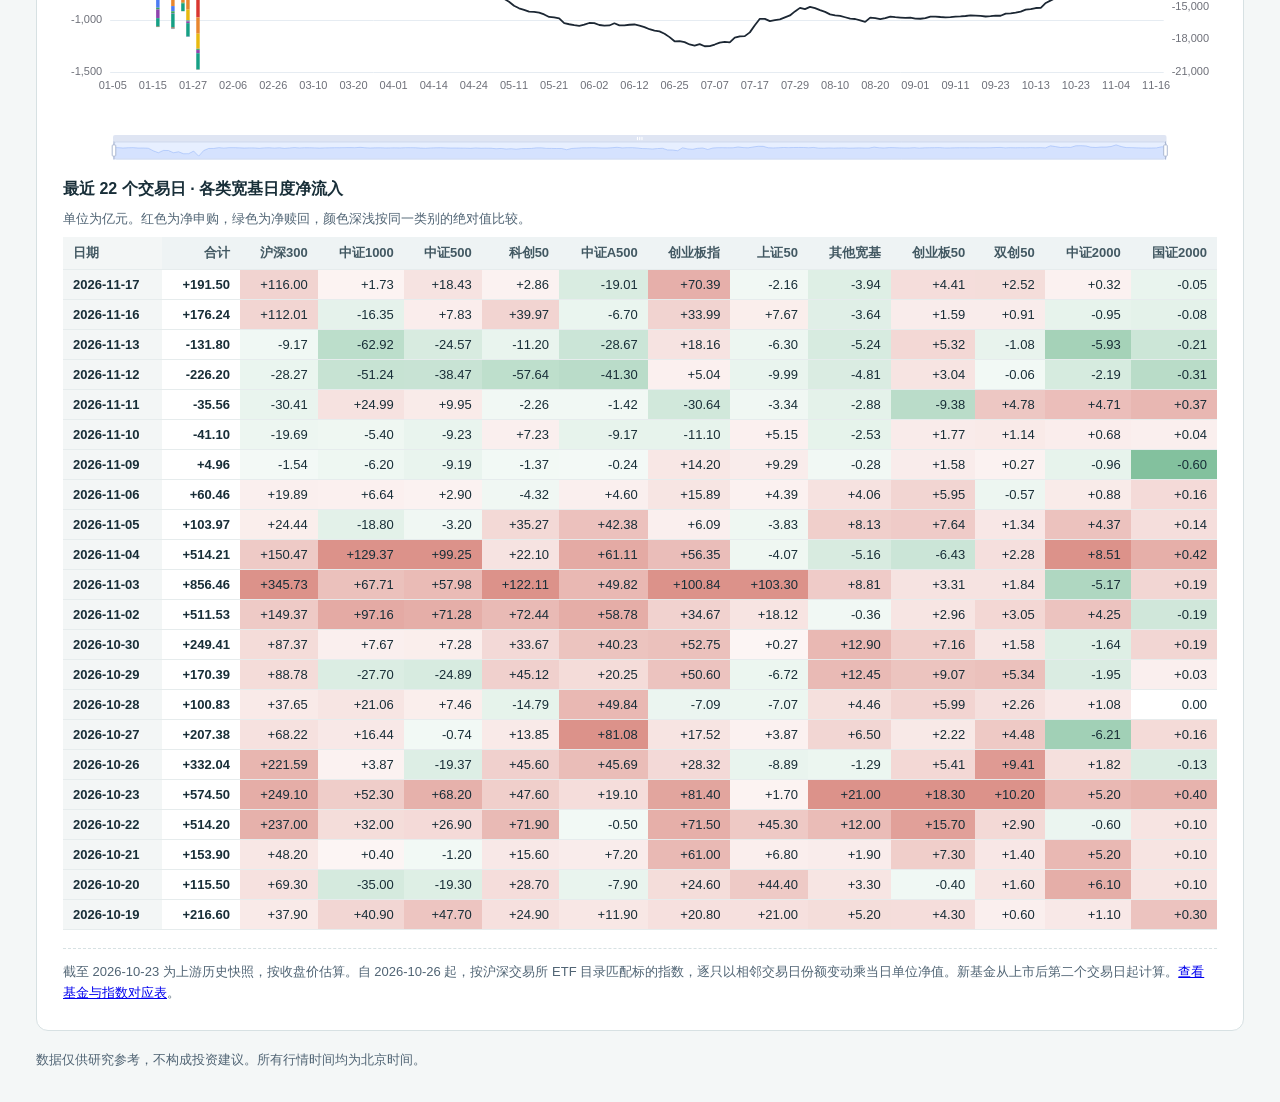
==== commit 73a0495e: "feat(site): reading enhancements for wide screens, charts and tables - widen content container 1120 " ====
--- a/site/index.html
+++ b/site/index.html
@@ -8,7 +8,9 @@
   <link rel="icon" href="./favicon.svg" type="image/svg+xml">
   <link rel="stylesheet" href="./style.css">
   <link rel="stylesheet" href="./research.css?v=20261117">
+  <link rel="stylesheet" href="./enhance.css?v=20261118">
   <script defer src="./vendor/echarts/echarts.min.js"></script>
+  <script defer src="./enhance.js?v=20261118"></script>
   <script defer src="./data.js"></script>
   <script defer src="./broad.js"></script>
   <script defer src="./quotes.js"></script>
--- a/site/enhance.css
+++ b/site/enhance.css
@@ -0,0 +1,129 @@
+/* ============================================================
+   增强层：宽屏利用率、加载态、表格排序指示、回到顶部
+   只做叠加，不覆盖原有视觉语义
+   ============================================================ */
+
+/* 1) 宽屏：把 1120 的容器放宽，减少大屏两侧空白 */
+@media (min-width: 1280px) {
+  .mast-inner, .wrap { max-width: 1360px; }
+  .chart { height: 340px; }
+  .chart.tall { height: 380px; }
+  .chart.broad { height: 440px; }
+}
+@media (min-width: 1680px) {
+  .mast-inner, .wrap { max-width: 1560px; }
+}
+
+/* 2) 图表加载占位：ECharts 初始化前容器为空，用它顶上 */
+.chart:empty::before {
+  content: "图表加载中…";
+  display: flex;
+  align-items: center;
+  justify-content: center;
+  height: 100%;
+  color: #9aa9ad;
+  font-size: 13px;
+  letter-spacing: .04em;
+}
+.chart:empty::after {
+  content: "";
+  position: absolute;
+  left: 50%;
+  top: 50%;
+  width: 22px;
+  height: 22px;
+  margin: 26px 0 0 -11px;
+  border: 2px solid #dbe5e6;
+  border-top-color: var(--teal, #186453);
+  border-radius: 50%;
+  animation: enhSpin .8s linear infinite;
+}
+.chart { position: relative; }
+@keyframes enhSpin { to { transform: rotate(360deg); } }
+
+/* 3) 可排序表头 */
+table thead th[data-sortable] { cursor: pointer; user-select: none; }
+table thead th[data-sortable]:hover { background: #e4ecee; }
+table thead th[data-sort]::after {
+  content: "";
+  display: inline-block;
+  width: 0;
+  height: 0;
+  margin-left: 5px;
+  vertical-align: middle;
+  border-left: 3.5px solid transparent;
+  border-right: 3.5px solid transparent;
+  opacity: .55;
+}
+table thead th[data-sort="asc"]::after { border-bottom: 5px solid currentColor; }
+table thead th[data-sort="desc"]::after { border-top: 5px solid currentColor; }
+
+/* 4) 回到顶部 */
+.enh-top {
+  position: fixed;
+  right: 22px;
+  bottom: 26px;
+  z-index: 30;
+  width: 40px;
+  height: 40px;
+  padding: 0;
+  border-radius: 50%;
+  border: 1px solid #afbfc0;
+  background: #ffffff;
+  color: var(--teal, #186453);
+  font-size: 18px;
+  line-height: 1;
+  box-shadow: 0 4px 14px rgba(19, 44, 56, .12);
+  opacity: 0;
+  transform: translateY(8px);
+  pointer-events: none;
+  transition: opacity .18s ease, transform .18s ease;
+}
+.enh-top.show { opacity: 1; transform: none; pointer-events: auto; }
+@media (max-width: 600px) {
+  .enh-top { right: 14px; bottom: 16px; width: 36px; height: 36px; }
+}
+
+/* 5) 历史分钟：日期前后切换按钮 */
+.enh-nav-btn {
+  padding: 6px 10px;
+  font-size: 13px;
+  line-height: 1;
+  white-space: nowrap;
+}
+@media (max-width: 600px) {
+  .enh-nav-btn { padding: 6px 8px; font-size: 14px; }
+}
+
+/* 6) 托底信号汇总卡 */
+.enh-kpis {
+  display: grid;
+  grid-template-columns: repeat(3, minmax(0, 1fr));
+  gap: 10px;
+  margin: 12px 0 2px;
+}
+.enh-kpis > div {
+  border: 1px solid var(--line, #d7e1e3);
+  border-radius: 8px;
+  padding: 10px 13px;
+  background: #fafcfc;
+}
+.enh-kpis h3 {
+  margin: 0;
+  font-size: 12px;
+  font-weight: 550;
+  color: var(--muted, #506474);
+}
+.enh-kpis p { margin: 3px 0 0; }
+.enh-kpis strong {
+  font-size: 20px;
+  font-weight: 620;
+  letter-spacing: -.02em;
+  font-variant-numeric: tabular-nums;
+}
+.enh-kpis small { font-size: 11.5px; color: var(--muted, #506474); }
+@media (max-width: 600px) {
+  .enh-kpis { grid-template-columns: 1fr; gap: 6px; }
+  .enh-kpis > div { padding: 8px 11px; }
+  .enh-kpis strong { font-size: 17px; }
+}
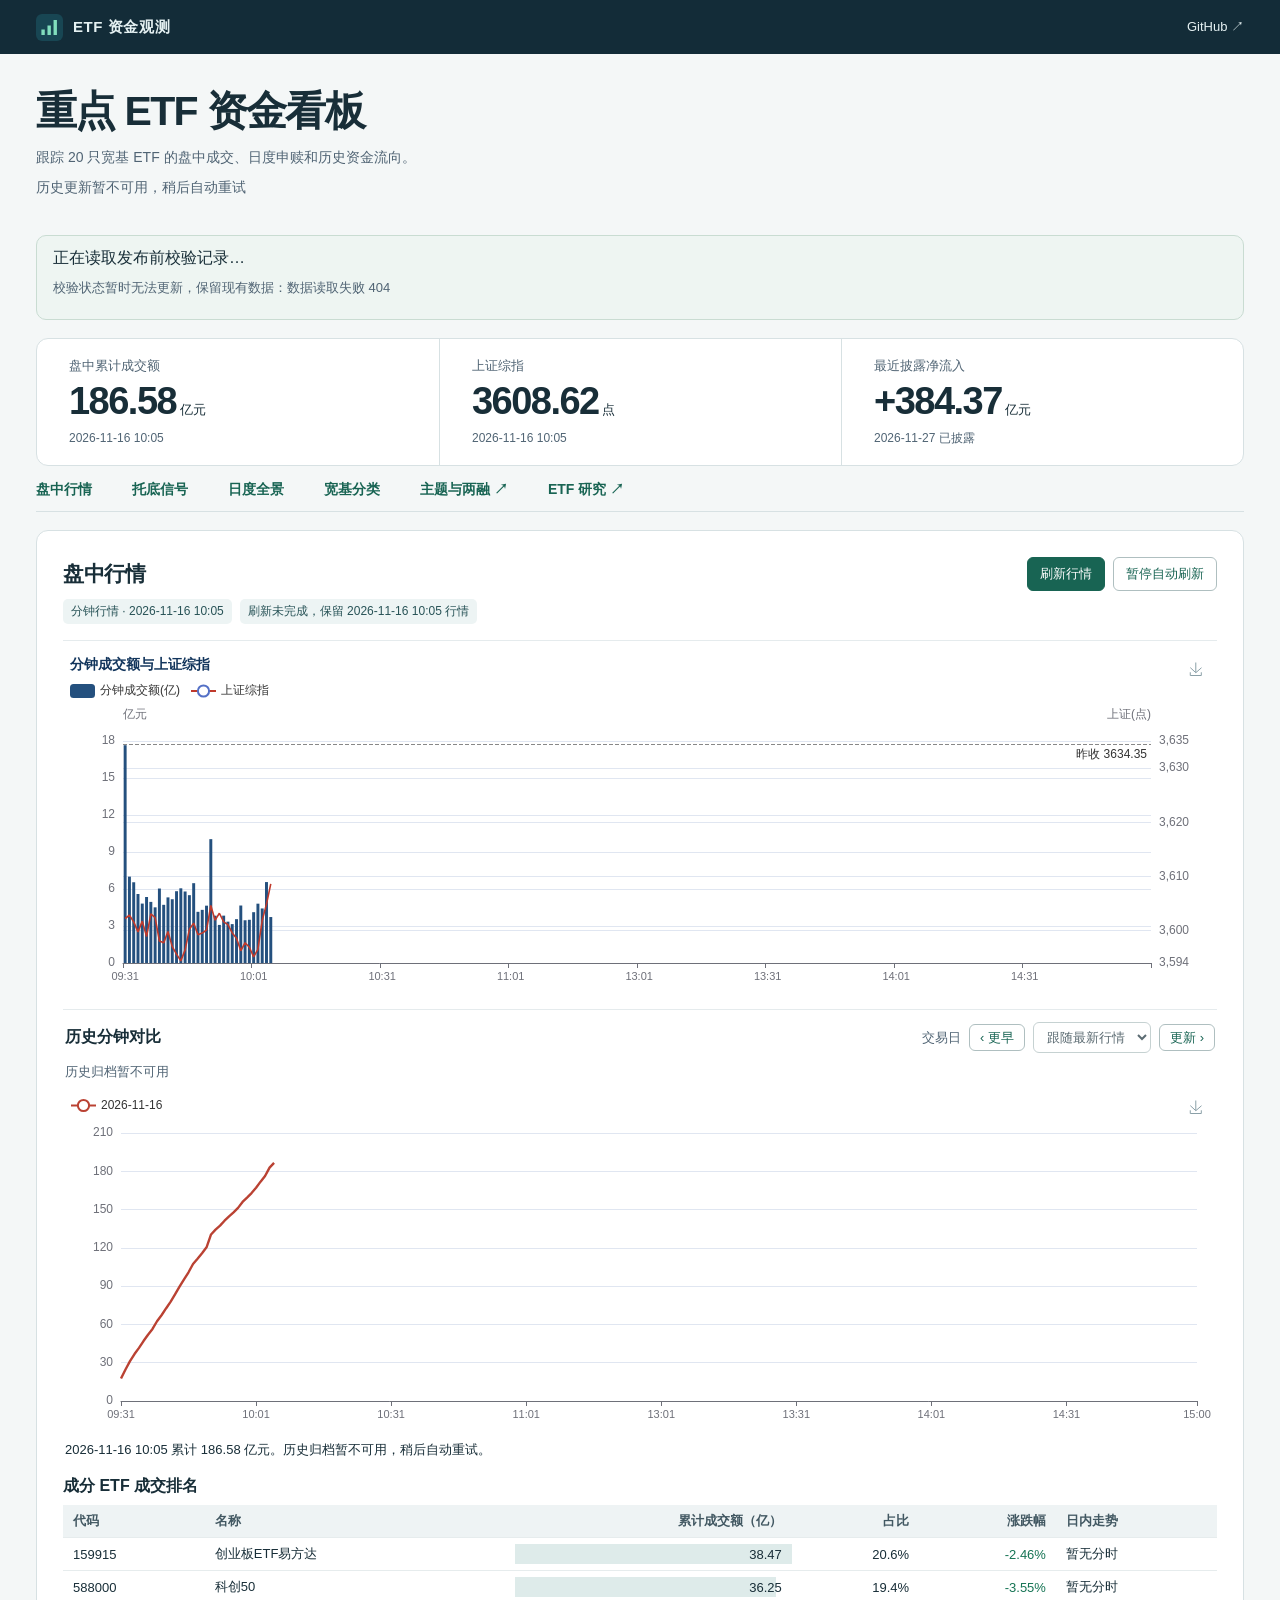
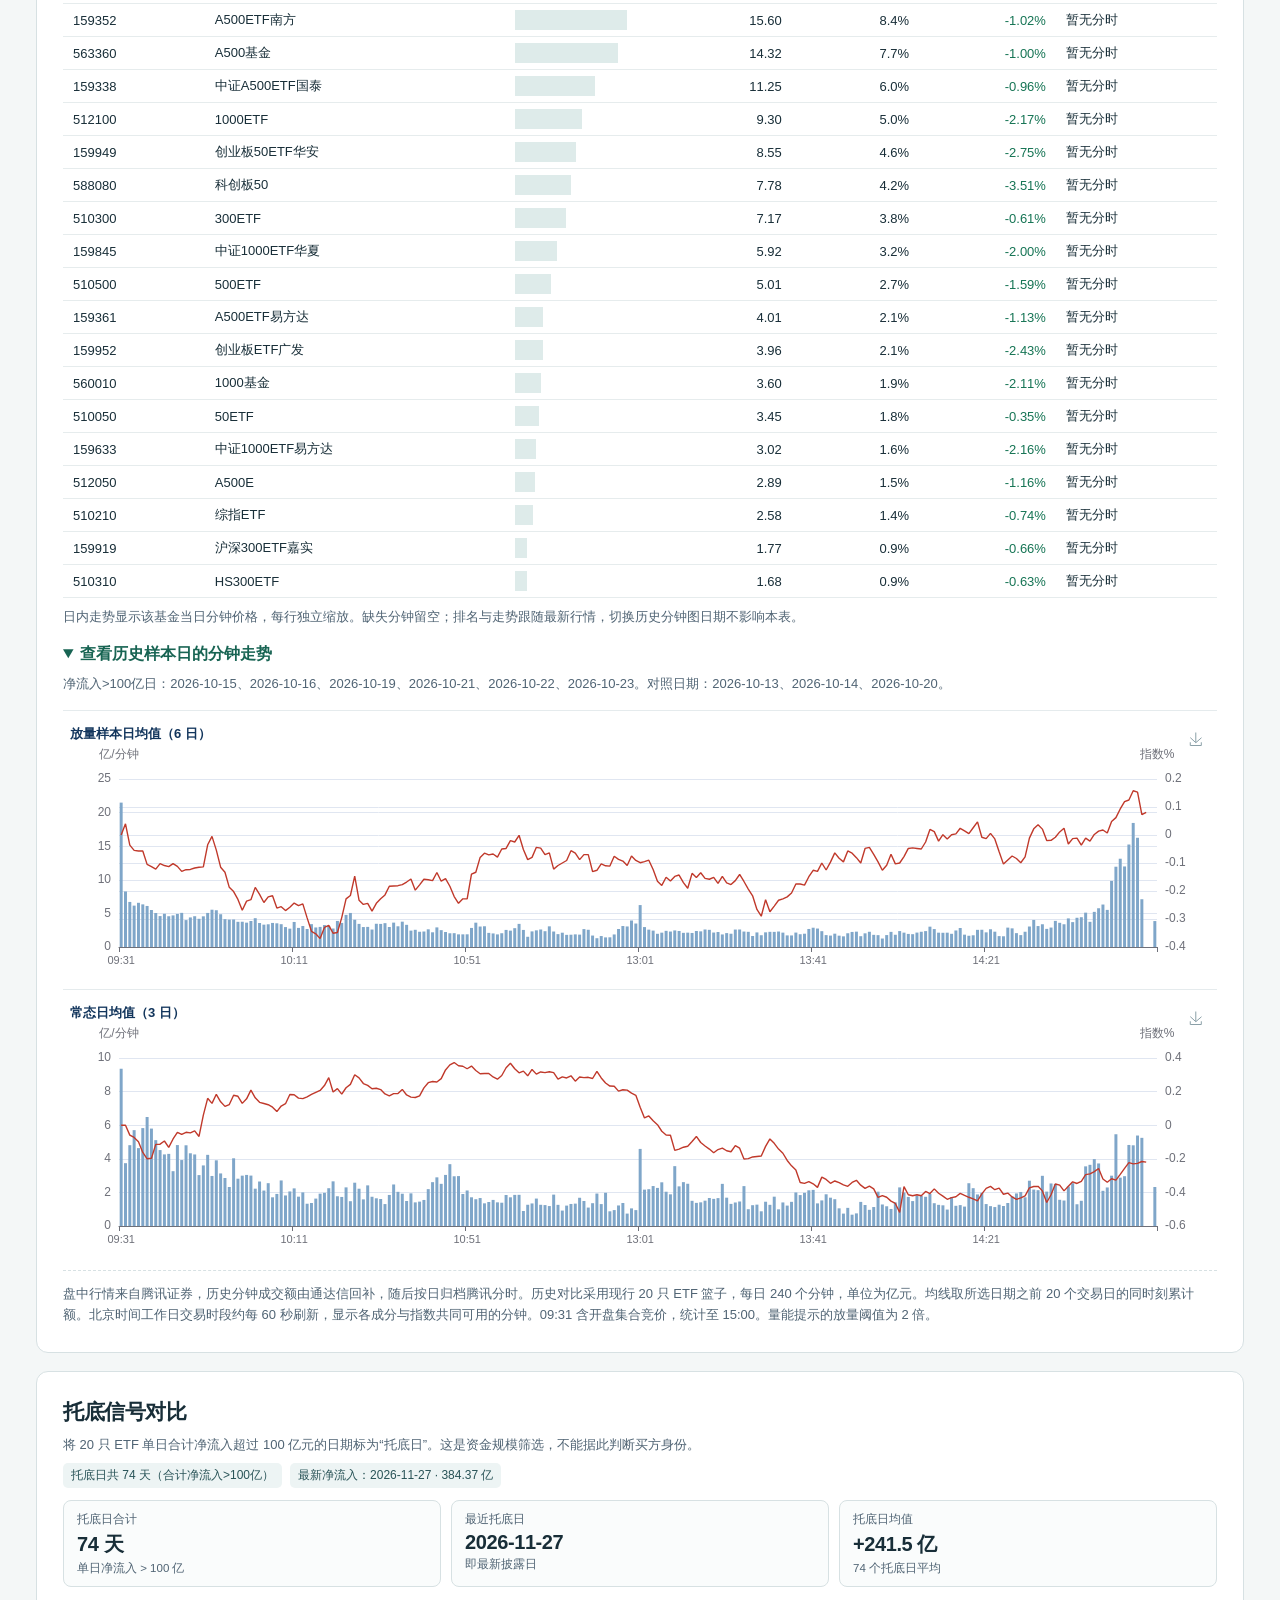
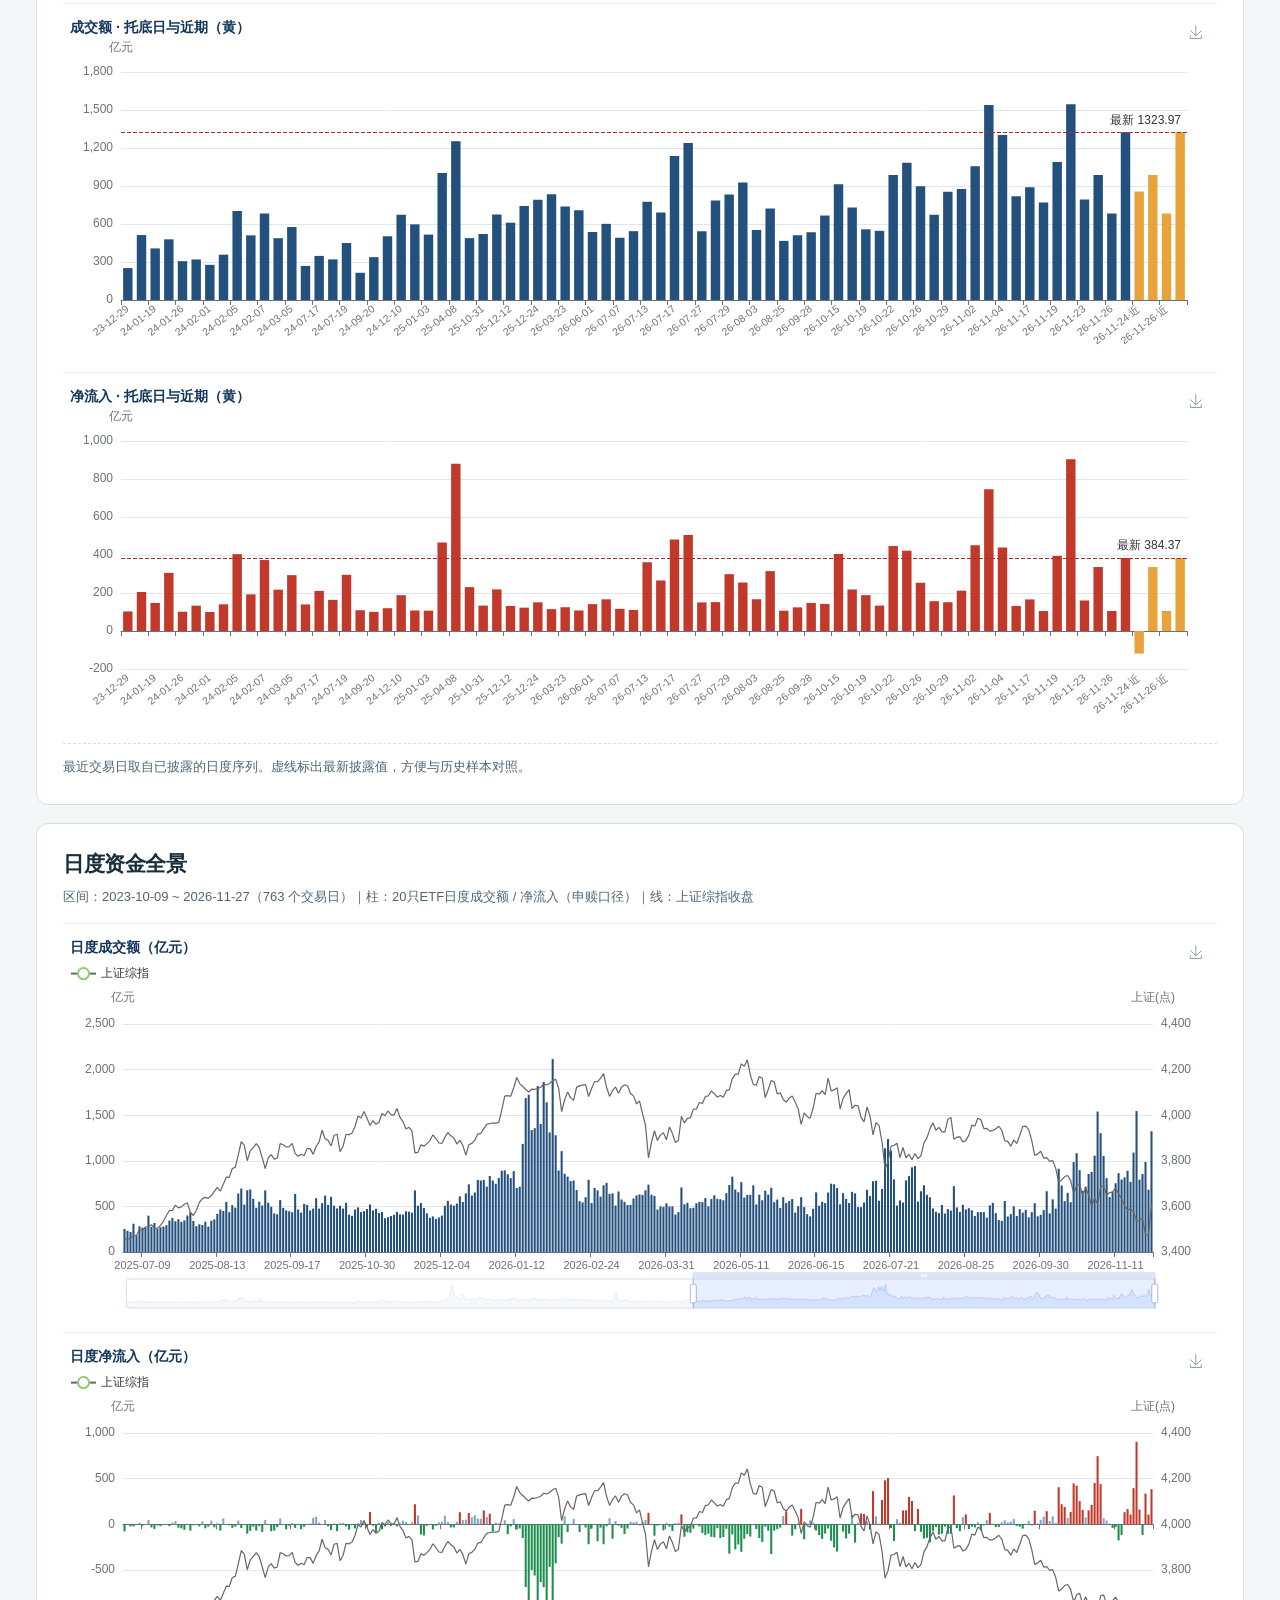
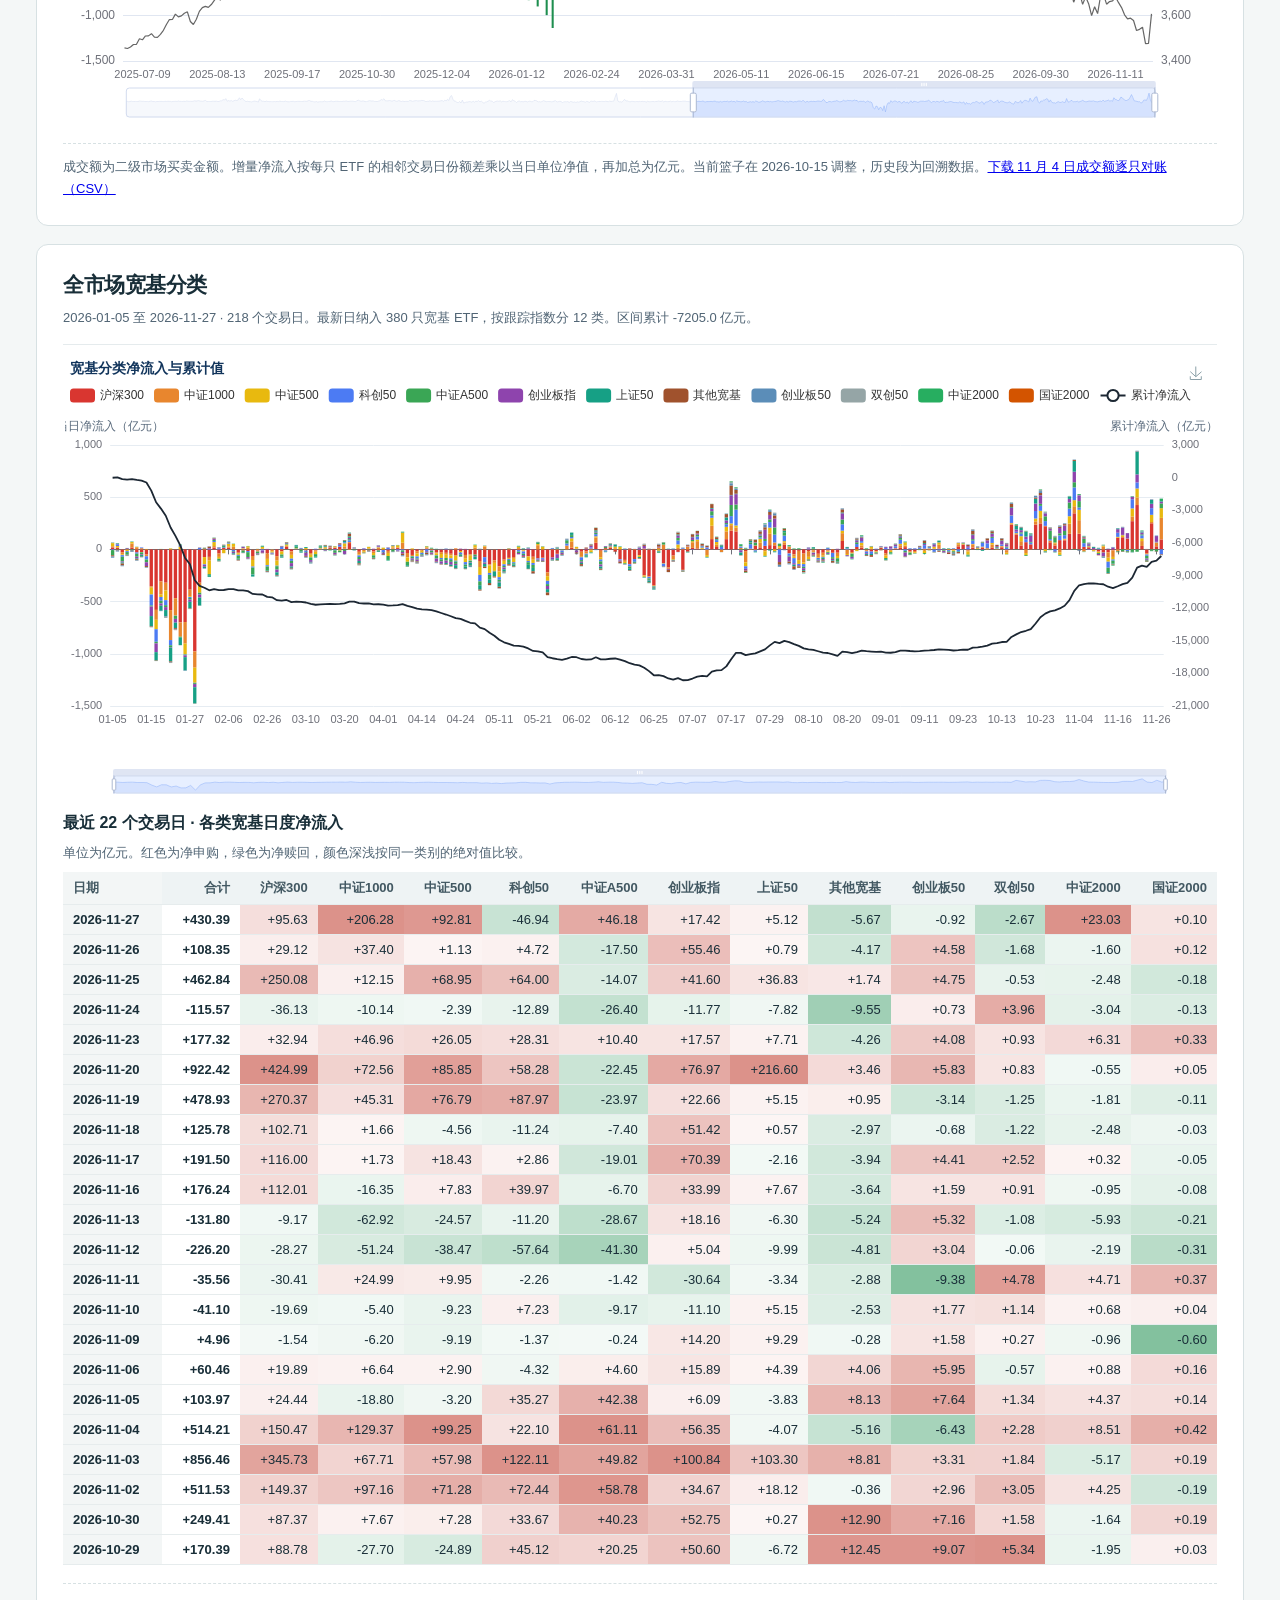
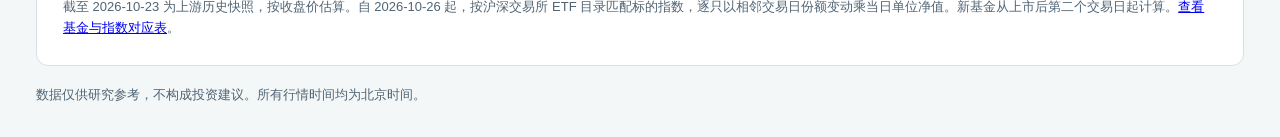
==== commit 0354bf44: "feat(盘中): 为成分排名增加逐券日内走势 P07 复用公开分钟价格，保留缺失与旧快照状态。质量门禁、17 项测试及三页双宽验证通过，20 行走势逐点对账。" ====
--- a/site/index.html
+++ b/site/index.html
@@ -54,8 +54,8 @@
         <p id="tagS1" class="tag" hidden></p>
       </section>
       <section class="table-wrap"><h3>成分 ETF 成交排名</h3><div class="tscroll" tabindex="0" aria-label="成分 ETF 成交排名"><table>
-        <thead><tr><th>代码</th><th>名称</th><th class="num">累计成交额（亿）</th><th class="num">占比</th><th class="num">涨跌幅</th></tr></thead><tbody id="etfTable"></tbody>
-      </table></div></section>
+        <thead><tr><th>代码</th><th>名称</th><th class="num">累计成交额（亿）</th><th class="num">占比</th><th class="num">涨跌幅</th><th data-no-sort>日内走势</th></tr></thead><tbody id="etfTable"></tbody>
+      </table></div><p class="sub">日内走势显示该基金当日分钟价格，每行独立缩放。缺失分钟留空；排名与走势跟随最新行情，切换历史分钟图日期不影响本表。</p></section>
       <details class="samples"><summary>查看历史样本日的分钟走势</summary><p class="sub" id="typMeta"></p>
         <section class="chart-wrap"><div class="chart half" id="chartTypSup"></div></section>
         <section class="chart-wrap"><div class="chart half" id="chartTypNor"></div></section>
